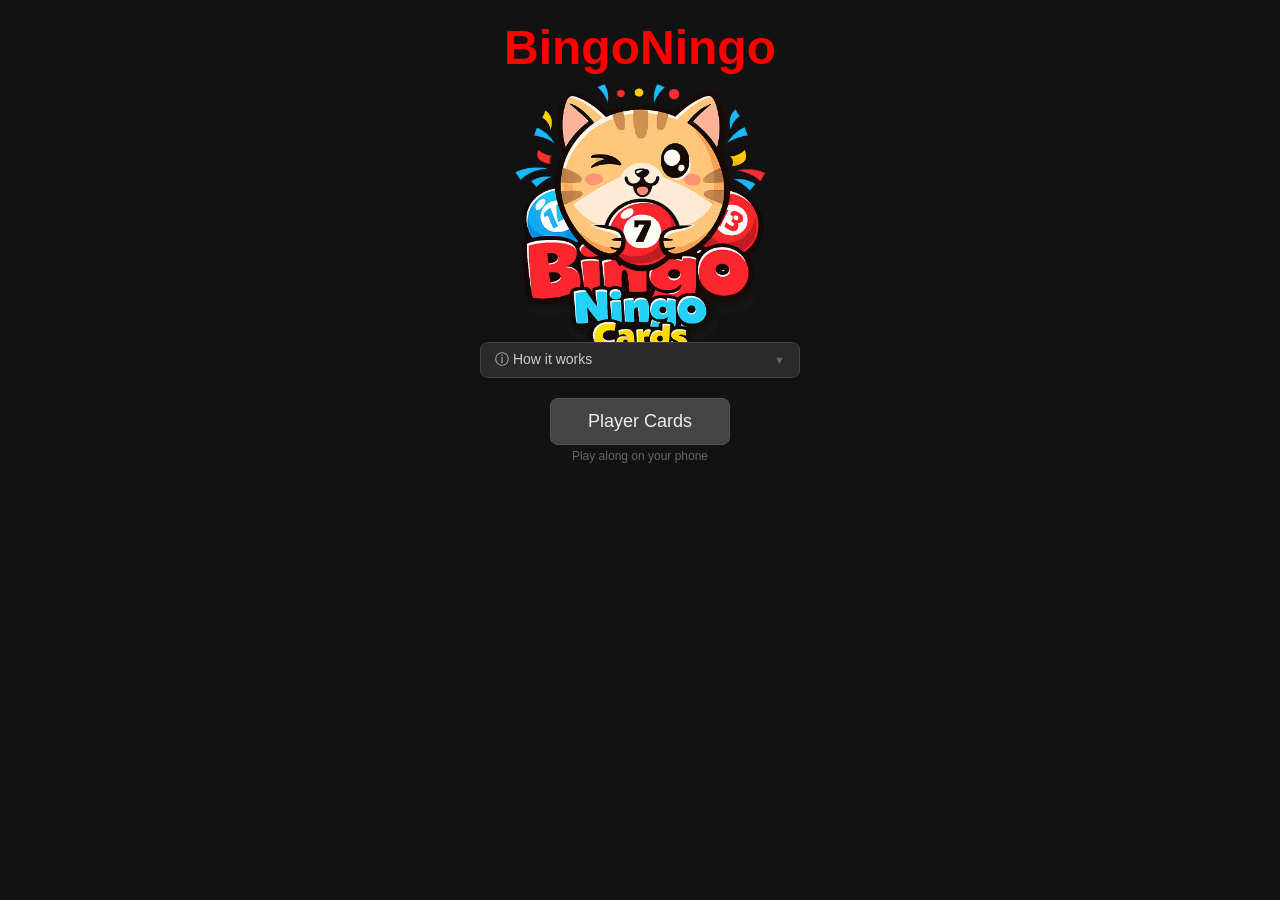
==== index.html @ 8b908e44 "Web build 20260410-190659" ====
<!DOCTYPE html>
<!-- BingoNingo v1.0 — FIX 6: version string helps identify cached builds -->
<html lang="en">
<head>
  <meta charset="UTF-8">
  <meta name="viewport" content="width=device-width, initial-scale=1.0, maximum-scale=1.0, user-scalable=no, viewport-fit=cover">
  <title>BingoNingo</title>
  <link rel="stylesheet" href="startmenu.css?v=20260410-190659">
</head>
<!-- FIX 2: Removed hardcoded class="night-mode" — night mode is now
     applied by startmenu.js based on the saved localStorage preference,
     so the JS toggle actually works correctly on load. -->
<body>

<h1>BingoNingo</h1>
<img src="bingoningo.png" alt="BingoNingo" style="width:100%;max-width:300px;display:block;margin:-20px auto;padding:0;pointer-events:none;user-select:none;-webkit-user-select:none;" />

<!-- FIX 8: Buttons wired via addEventListener in startmenu.js
     instead of inline onclick attributes. -->
<!-- How it works collapsible -->
<div class="how-it-works" id="howItWorks">
  <button class="how-it-works-btn" id="howItWorksBtn" aria-expanded="false" aria-controls="howItWorksBody">
    ⓘ How it works <span class="how-arrow">▼</span>
  </button>
  <div class="how-it-works-body" id="howItWorksBody" hidden>

    <p id="howItWorksTextFull">One person opens <strong>Bingo Caller</strong> and runs the game. Other players open <strong>Player Cards</strong> on their phones and mark off numbers as they're called. Use <strong>Print Cards</strong> to generate PDF sheets to hand out.</p>
    <p id="howItWorksTextFree" style="display:none;">Open <strong>Player Cards</strong> on your phone and mark off numbers as the caller reads them out.</p>
    <p id="howItWorksHintFree" style="display:none;margin-top:8px;">Buttons and labels with a small <span style="display:inline-flex;align-items:center;justify-content:center;width:11px;height:11px;border-radius:50%;background:rgba(160,180,210,0.7);color:#fff;font-size:6px;font-weight:700;vertical-align:middle;">?</span> indicator can be <strong>pressed and held</strong> for a quick explanation.</p>
    <p id="howItWorksHintFull" style="margin-top:8px;">Throughout the app, buttons and labels with a small <span style="display:inline-flex;align-items:center;justify-content:center;width:11px;height:11px;border-radius:50%;background:rgba(160,180,210,0.7);color:#fff;font-size:6px;font-weight:700;vertical-align:middle;">?</span> indicator can be <strong>pressed and held</strong> for a quick explanation.</p>

    <div class="how-play-along">
      <div class="how-play-platform">
        <strong>Android</strong><br>
        Get the app from the<br>
        <a href="https://play.google.com/store/apps/details?id=com.jcat.bingoningo.app.free" target="_blank" rel="noopener">Play Store</a>
        <button class="qr-btn" data-qr="help/images/bingoningoplayqr.png" aria-label="Show Play Store QR code">QR</button>
      </div>

      <div class="how-play-platform">
        <strong>iOS / Web</strong><br>
        Play on the web at<br>
        <a href="https://bingoningo.thecrazycat.com/" target="_blank" rel="noopener">bingoningo.thecrazycat.com</a>
        <button class="qr-btn" data-qr="help/images/bingoningoqr.png" aria-label="Show website QR code">QR</button>
      </div>
    </div>

    <button class="help-dots-toggle" style="margin-top:8px;"></button>

  </div>
</div>

<div class="menu-buttons">
  <div class="menu-item" id="menuItemCaller">
    <button id="btnCaller">Bingo Caller</button>
    <span class="btn-subtitle">Run the game and call numbers</span>
    <span class="game-in-progress" id="callerInProgress" style="display:none;">● Game in progress</span>
  </div>
  <div class="menu-item" id="menuItemPlayer">
    <button id="btnPlayer">Player Cards</button>
    <span class="btn-subtitle">Play along on your phone</span>
    <span class="game-in-progress" id="playerInProgress" style="display:none;">● Game in progress</span>
  </div>
  <div class="menu-item" id="menuItemPrint">
    <button id="btnPrint">Print Cards</button>
    <span class="btn-subtitle">Generate PDF sheets to hand out</span>
  </div>
</div>



<!-- FIX 5: startmenu.js is now actually loaded -->
<link rel="stylesheet" href="changelog-popup.css?v=20260410-190659">
<link rel="stylesheet" href="help/help-popup.css?v=20260410-190659">
<script src="help/help-popup.js?v=20260410-190659" defer></script>
<script src="version.js?v=20260410-190659" defer></script>
<script src="capacitor.js" defer></script>
<script src="admob-manager.js?v=20260410-190659"></script>
<script src="iap-manager.js?v=20260410-190659"></script>
<script src="back-handler.js?v=20260410-190659" defer></script>
<script src="changelog.js?v=20260410-190659" defer></script>
<script src="startmenu.js?v=20260410-190659" defer></script>

<!-- FIX 7: Service worker registration failure shown in console — acceptable
     for a local game app. No user-visible error needed unless offline support
     becomes critical. -->
<script>
  if ('serviceWorker' in navigator) {
    window.addEventListener('load', () => {
      navigator.serviceWorker.register('service-worker.js')
        .then(reg => console.log('Service Worker registered', reg))
        .catch(err => console.warn('Service Worker registration failed:', err));
    });
  }
</script>

<script>
window.addEventListener('DOMContentLoaded', function () {
  if (typeof initDotsToggle === 'function') initDotsToggle();
});
</script>
<script>var APP_EDITION="free";</script></body>
</html>
---- startmenu.css ----
/* ============================= */
/* BingoNingo Start Menu CSS     */
/* ============================= */


/* ============================= */
/* 1. BODY & GLOBAL STYLING      */
/* ============================= */

body {
  font-family: Arial, sans-serif;
  text-align: center;
  margin: 0;
  padding: 20px;
  padding-top: max(env(safe-area-inset-top), 20px);
  background-color: #121212;
  color: #eee;
  box-sizing: border-box;
  min-height: 100vh;
  display: flex;
  flex-direction: column;
  align-items: center;

}

/* FIX 3: Removed !important from every rule — normal specificity handles these fine.
   FIX 3: Removed outline:none — kills keyboard accessibility globally.
   FIX 4: Removed .card td, .card-preview td, #cardList, .preview-btn,
           .quick-pick-btn, #confirmSelectionBtn rules — those are playgame.html
           elements and have no effect on this page. They belong in playercard.css. */
body, button, div, span, label, table, tr, td, ul, li {
  -webkit-user-select: none;
  -moz-user-select: none;
  -ms-user-select: none;
  user-select: none;
  -webkit-touch-callout: none;
  -webkit-tap-highlight-color: transparent;
  touch-action: manipulation;
}

/* Re-enable selection for input fields */
input, textarea {
  -webkit-user-select: text;
  -moz-user-select: text;
  -ms-user-select: text;
  user-select: text;
}


/* ============================= */
/* 2. TITLE                      */
/* ============================= */

h1 {
  font-size: 3rem;
  color: red;
  margin: 0 0 16px 0;
  animation: glow 1.5s ease-in-out 3;
}

@keyframes glow {
  0%, 100% { text-shadow: 0 0 4px #ff4d4d; }
  50%       { text-shadow: 0 0 12px #ff9999; }
}


/* ============================= */
/* 3. MENU BUTTONS               */
/* ============================= */

.menu-buttons {
  display: flex;
  flex-direction: column;
  gap: 16px;
  align-items: center;
  margin-bottom: 30px;
}

.menu-buttons button {
  padding: 12px 24px;
  font-size: 18px;
  border-radius: 8px;
  cursor: pointer;
  min-width: 180px;
  background-color: #444;
  color: #eee;
  border: 1px solid #555;
  transition: background 0.3s;
}

.menu-buttons button:hover {
  background-color: #555;
}

button:disabled {
  opacity: 0.5;
  cursor: not-allowed;
}

/* FIX 3: Removed !important. Guard with :not(:disabled) so disabled buttons
   don't flash limegreen on tap. */
/* ============================= */
/* 4. HOW IT WORKS               */
/* ============================= */

.how-it-works {
  width: 100%;
  max-width: 320px;
  margin: 0 auto 20px auto;
  text-align: left;
}

.how-it-works-btn {
  width: 100%;
  background: #2a2a2a;
  border: 1px solid #444;
  color: #ccc;
  font-size: 14px;
  padding: 8px 14px;
  border-radius: 8px;
  cursor: pointer;
  display: flex;
  justify-content: space-between;
  align-items: center;
  min-width: unset;
  transition: background 0.2s;
}

.how-it-works-btn:hover {
  background: #333;
}

.how-it-works-btn[aria-expanded="true"] .how-arrow {
  transform: rotate(180deg);
  display: inline-block;
}

.how-arrow {
  font-size: 11px;
  color: #666;
  transition: transform 0.2s;
  display: inline-block;
}

.how-it-works-body {
  background: #1e1e1e;
  border: 1px solid #333;
  border-top: none;
  border-radius: 0 0 8px 8px;
  padding: 10px 14px;
  font-size: 13px;
  color: #aaa;
  line-height: 1.55;
}

.how-it-works-body strong {
  color: #eee;
}

.how-it-works-body p {
  margin: 0;
}

.how-it-works-body a {
  color: #7cb8f0;
  text-decoration: none;
}
.how-it-works-body a:hover {
  text-decoration: underline;
}

.how-play-along {
  margin-top: 10px !important;
  display: flex;
  flex-direction: column;
  gap: 5px;
}

.how-play-row {
  display: flex;
  align-items: center;
  flex-wrap: wrap;
  gap: 4px;
  line-height: 1.6;
}

.how-play-platform {
  margin-top: 10px;
  line-height: 1.8;
}

.qr-btn {
  display: inline-flex;
  align-items: center;
  padding: 1px 7px;
  font-size: 11px;
  background: #2a2a2a;
  border: 1px solid #555;
  color: #aaa;
  border-radius: 5px;
  cursor: pointer;
  min-width: unset;
  line-height: 1.6;
  transition: background 0.15s;
}
.qr-btn:hover {
  background: #3a3a3a;
  color: #eee;
}


/* ============================= */
/* 5. MENU ITEMS WITH SUBTITLES  */
/* ============================= */

.menu-item {
  display: flex;
  flex-direction: column;
  align-items: center;
  gap: 4px;
}

.btn-subtitle {
  font-size: 12px;
  color: #666;
}

.game-in-progress {
  font-size: 11px;
  color: #5cb85c;
  font-weight: 500;
}
---- changelog-popup.css ----
/* ============================= */
/* BingoNingo Changelog Popup    */
/* ============================= */

/* Overlay */
#changelogOverlay {
  position: fixed;
  inset: 0;
  background: rgba(0,0,0,0.6);
  z-index: 1000;
  display: flex;
  align-items: flex-end;
  justify-content: center;
}

#changelogOverlay.hidden {
  display: none;
}

/* Popup panel */
#changelogPopup {
  background: #1e1e1e;
  border: 1px solid #444;
  border-bottom: none;
  border-radius: 16px 16px 0 0;
  width: 100%;
  max-width: 480px;
  max-height: 70vh;
  display: flex;
  flex-direction: column;
  animation: slideUp 0.25s ease;
  padding-bottom: max(env(safe-area-inset-bottom), 16px);
}

@keyframes slideUp {
  from { transform: translateY(60px); opacity: 0; }
  to   { transform: translateY(0);    opacity: 1; }
}

/* Header */
#changelogHeader {
  display: flex;
  align-items: center;
  justify-content: space-between;
  padding: 16px 18px 12px 18px;
  border-bottom: 1px solid #333;
  flex-shrink: 0;
}

#changelogHeader h2 {
  margin: 0;
  font-size: 16px;
  color: #eee;
  font-weight: 600;
}

#changelogVersionBadge {
  font-size: 11px;
  color: #888;
  background: #2a2a2a;
  border: 1px solid #444;
  border-radius: 20px;
  padding: 2px 9px;
}

/* Scrollable body */
#changelogBody {
  overflow-y: auto;
  padding: 14px 18px;
  flex: 1;
  -webkit-overflow-scrolling: touch;
}

/* Individual item */
.changelog-item {
  display: flex;
  align-items: flex-start;
  gap: 10px;
  padding: 7px 0;
  border-bottom: 1px solid #2a2a2a;
  font-size: 13px;
  color: #ccc;
  line-height: 1.45;
}

.changelog-item:last-child {
  border-bottom: none;
}

/* Tag badges */
.changelog-tag {
  flex-shrink: 0;
  font-size: 10px;
  font-weight: 700;
  letter-spacing: 0.04em;
  padding: 2px 7px;
  border-radius: 20px;
  margin-top: 2px;
  text-transform: uppercase;
}

.changelog-tag.new    { background: #1a3a1a; color: #5cb85c; border: 1px solid #2d5a2d; }
.changelog-tag.fix    { background: #3a2a1a; color: #e6a020; border: 1px solid #5a3f10; }
.changelog-tag.update { background: #1a2a3a; color: #5baee6; border: 1px solid #1d3f5a; }

/* Free-edition section divider */
.changelog-free-divider {
  font-size: 11px;
  color: #666;
  text-transform: uppercase;
  letter-spacing: 0.06em;
  padding: 10px 0 4px 0;
}

/* Previous versions toggle */
#changelogPrevious {
  border-top: 1px solid #2a2a2a;
  flex-shrink: 0;
}

#changelogPrevBtn {
  width: 100%;
  background: none;
  border: none;
  color: #666;
  font-size: 12px;
  padding: 10px 18px;
  text-align: left;
  cursor: pointer;
  display: flex;
  align-items: center;
  justify-content: space-between;
  transition: color 0.2s;
}

#changelogPrevBtn:hover { color: #999; }

#changelogPrevArrow {
  font-size: 10px;
  transition: transform 0.2s;
  display: inline-block;
}

#changelogPrevBody {
  max-height: 240px;
  overflow-y: auto;
  -webkit-overflow-scrolling: touch;
  border-top: 1px solid #2a2a2a;
}

.changelog-prev-section {
  padding: 8px 18px 4px;
  border-bottom: 1px solid #1e1e1e;
}

.changelog-prev-section:last-child { border-bottom: none; }

.changelog-prev-version {
  font-size: 10px;
  color: #555;
  font-family: monospace;
  letter-spacing: 0.04em;
  margin-bottom: 4px;
  padding-top: 2px;
}

.changelog-prev-section .changelog-item {
  font-size: 12px;
  padding: 4px 0;
}

.changelog-prev-section .changelog-tag {
  font-size: 9px;
  padding: 1px 6px;
}

/* Footer */
#changelogFooter {
  padding: 12px 18px 0 18px;
  flex-shrink: 0;
}

#changelogGotItBtn {
  width: 100%;
  padding: 11px;
  font-size: 15px;
  background: #333;
  color: #eee;
  border: 1px solid #555;
  border-radius: 8px;
  cursor: pointer;
  transition: background 0.2s;
}

#changelogGotItBtn:hover {
  background: #444;
}
---- help/help-popup.css ----
/* =============================================
   BingoNingo Help System — help-popup.css
   Indicator dots + popup overlay
   ============================================= */

/* ── INDICATOR DOT ──────────────────────────── */
/* Applied to positioned elements (buttons etc) */
.help-available {
  position: relative;
}

.help-available::after {
  content: '?';
  position: absolute;
  bottom: 3px;
  right: 4px;
  width: 13px;
  height: 13px;
  border-radius: 50%;
  background: rgba(160, 180, 210, 0.30);
  color: rgba(255, 255, 255, 0.50);
  font-size: 7px;
  font-weight: 700;
  line-height: 13px;
  text-align: center;
  pointer-events: none;
  z-index: 10;
}

/* Variant for light backgrounds (printCards page) */
.help-available.light-bg::after {
  background: rgba(80, 110, 160, 0.30);
  color: rgba(0, 0, 0, 0.50);
}

/* ── INLINE DOT ─────────────────────────────── */
/* Injected as a <span> after label text */
.help-dot {
  display: inline-flex;
  align-items: center;
  justify-content: center;
  width: 12px;
  height: 12px;
  border-radius: 50%;
  background: rgba(160, 180, 210, 0.30);
  color: rgba(255, 255, 255, 0.50);
  font-size: 7px;
  font-weight: 700;
  line-height: 1;
  margin-left: 5px;
  vertical-align: middle;
  flex-shrink: 0;
  cursor: help;
  user-select: none;
  -webkit-user-select: none;
}

/* Variant for light backgrounds (printCards page) */
.help-dot.light-bg {
  background: rgba(80, 110, 160, 0.30);
  color: rgba(0, 0, 0, 0.50);
}

/* ── OVERLAY BACKDROP ───────────────────────── */
#helpOverlay {
  display: none;
  position: fixed;
  inset: 0;
  background: rgba(0, 0, 0, 0.55);
  z-index: 9000;
  -webkit-tap-highlight-color: transparent;
}

#helpOverlay.visible {
  display: flex;
  align-items: flex-end;
  justify-content: center;
  animation: helpFadeIn 0.18s ease;
}

@keyframes helpFadeIn {
  from { opacity: 0; }
  to   { opacity: 1; }
}

/* ── POPUP PANEL ────────────────────────────── */
#helpPopup {
  background: #1c1c1e;
  border: 1px solid #2e2e32;
  border-bottom: none;
  border-radius: 16px 16px 0 0;
  width: 100%;
  max-width: 520px;
  max-height: 70vh;
  display: flex;
  flex-direction: column;
  box-shadow: 0 -4px 24px rgba(0,0,0,0.5);
  animation: helpSlideUp 0.22s cubic-bezier(0.32, 0.72, 0, 1);
}

@keyframes helpSlideUp {
  from { transform: translateY(60px); opacity: 0; }
  to   { transform: translateY(0);    opacity: 1; }
}

/* ── POPUP HEADER ───────────────────────────── */
#helpPopupHeader {
  display: flex;
  align-items: center;
  justify-content: space-between;
  padding: 14px 16px 10px;
  border-bottom: 1px solid #2e2e32;
  flex-shrink: 0;
}

#helpPopupTitle {
  font-size: 15px;
  font-weight: 700;
  color: #a0b4d2;
  letter-spacing: 0.01em;
}

#helpPopupClose {
  width: 26px;
  height: 26px;
  border-radius: 50%;
  background: #2e2e32;
  border: none;
  color: #888;
  font-size: 13px;
  display: flex;
  align-items: center;
  justify-content: center;
  cursor: pointer;
  flex-shrink: 0;
  padding: 0;
  line-height: 1;
}

/* ── POPUP BODY (scrollable) ────────────────── */
#helpPopupBody {
  overflow-y: auto;
  -webkit-overflow-scrolling: touch;
  padding: 14px 16px 20px;
  flex: 1;
}

#helpPopupBody p {
  font-size: 13px;
  color: #aaa;
  line-height: 1.65;
  margin: 0 0 10px;
}

#helpPopupBody p:last-child {
  margin-bottom: 0;
}

#helpPopupBody strong {
  color: #ddd;
  font-weight: 600;
}

#helpPopupBody ul {
  margin: 6px 0 10px 0;
  padding-left: 18px;
}

#helpPopupBody li {
  font-size: 13px;
  color: #aaa;
  line-height: 1.6;
  margin-bottom: 4px;
}

/* ── POPUP IMAGE ────────────────────────────── */
#helpPopupImage {
  display: block;
  width: 100%;
  max-width: 340px;
  margin: 10px auto 12px;
  border-radius: 8px;
  border: 1px solid #2e2e32;
  cursor: zoom-in;
  touch-action: auto;
  -webkit-touch-callout: none;
}

#helpPopupImage::after {
  content: '';
}

/* ── IMAGE FULLSCREEN OVERLAY ───────────────── */
#helpImageOverlay {
  display: none;
  position: fixed;
  inset: 0;
  background: rgba(0, 0, 0, 0.92);
  z-index: 9500;
  align-items: center;
  justify-content: center;
  padding: 16px;
}

#helpImageOverlay.visible {
  display: flex;
  animation: helpFadeIn 0.2s ease;
}

#helpImageOverlay img {
  max-width: 100%;
  max-height: 100%;
  width: 100%;
  height: auto;
  border-radius: 8px;
  object-fit: contain;
  cursor: zoom-out;
}

#helpImageOverlayClose {
  position: fixed;
  top: 16px;
  right: 16px;
  width: 32px;
  height: 32px;
  border-radius: 50%;
  background: rgba(255,255,255,0.15);
  border: none;
  color: #fff;
  font-size: 16px;
  display: flex;
  align-items: center;
  justify-content: center;
  cursor: pointer;
  z-index: 9501;
}

.help-image-hint {
  display: block;
  text-align: center;
  font-size: 11px;
  color: rgba(160, 180, 210, 0.7);
  margin: -4px auto 10px;
  letter-spacing: 0.02em;
}

/* ── DRAG HANDLE ────────────────────────────── */
#helpPopup::before {
  content: '';
  display: block;
  width: 36px;
  height: 4px;
  background: #3a3a3e;
  border-radius: 2px;
  margin: 10px auto 0;
  flex-shrink: 0;
}

/* ── FIRST-VISIT HINT ───────────────────────── */
#helpFirstVisitHint {
  position: fixed;
  bottom: 60px;
  left: 50%;
  transform: translateX(-50%);
  background: #1a2a1a;
  border: 1px solid #2a4a2a;
  border-radius: 16px;
  padding: 8px 16px;
  font-size: 12px;
  color: #7ab870;
  white-space: normal;
  width: max-content;
  max-width: calc(100vw - 32px);
  z-index: 8999;
  display: block;
  line-height: 1.8;
  text-align: center;
  box-shadow: 0 2px 12px rgba(0,0,0,0.4);
  animation: helpHintIn 0.3s ease, helpHintOut 0.5s ease 4s forwards;
  pointer-events: none;
}

@keyframes helpHintIn {
  from { opacity: 0; transform: translateX(-50%) translateY(10px); }
  to   { opacity: 1; transform: translateX(-50%) translateY(0); }
}

@keyframes helpHintOut {
  to { opacity: 0; }
}

/* ── HIDE ALL DOTS toggle ───────────────────── */
body.help-dots-hidden .help-dot,
body.help-dots-hidden .help-available::after,
body.help-dots-hidden #winTypeHelpDot {
  display: none !important;
}

/* ── DOTS TOGGLE BUTTON ─────────────────────── */
.help-dots-toggle {
  display: inline-flex;
  align-items: center;
  gap: 6px;
  font-size: 12px;
  color: var(--color-text-secondary, #888);
  background: none;
  border: none;
  cursor: pointer;
  padding: 4px 0;
  margin-top: 6px;
  opacity: 0.7;
}
.help-dots-toggle:hover { opacity: 1; }
.help-dots-toggle .toggle-dot-sample {
  display: inline-flex;
  align-items: center;
  justify-content: center;
  width: 12px;
  height: 12px;
  border-radius: 50%;
  background: rgba(160, 180, 210, 0.30);
  color: rgba(255,255,255,0.50);
  font-size: 7px;
  font-weight: 700;
  flex-shrink: 0;
}
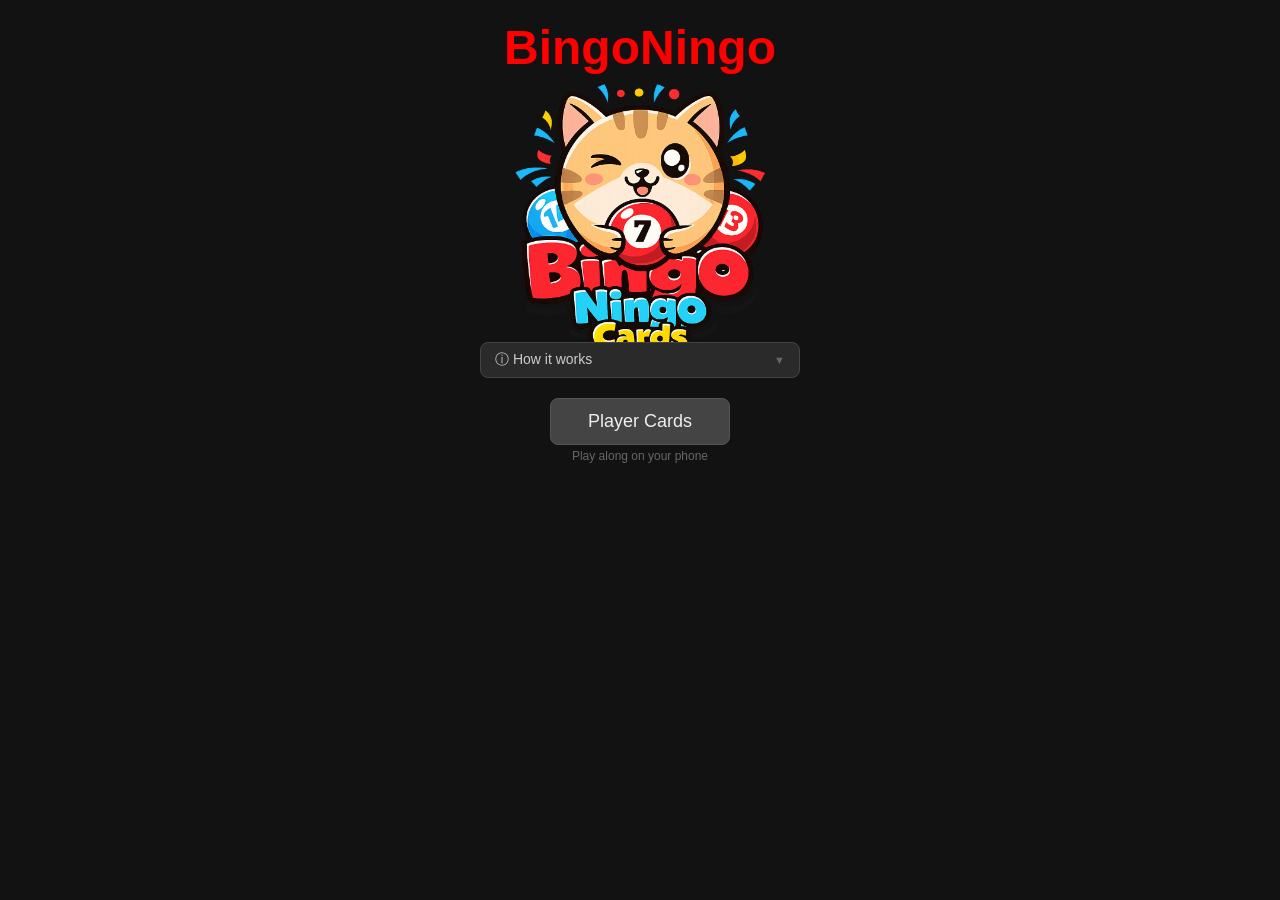
==== commit 1e5a2e88: "Web build 20260410-192717" ====
--- a/index.html
+++ b/index.html
@@ -5,7 +5,7 @@
   <meta charset="UTF-8">
   <meta name="viewport" content="width=device-width, initial-scale=1.0, maximum-scale=1.0, user-scalable=no, viewport-fit=cover">
   <title>BingoNingo</title>
-  <link rel="stylesheet" href="startmenu.css?v=20260410-190659">
+  <link rel="stylesheet" href="startmenu.css?v=20260410-192717">
 </head>
 <!-- FIX 2: Removed hardcoded class="night-mode" — night mode is now
      applied by startmenu.js based on the saved localStorage preference,
@@ -70,16 +70,16 @@
 
 
 <!-- FIX 5: startmenu.js is now actually loaded -->
-<link rel="stylesheet" href="changelog-popup.css?v=20260410-190659">
-<link rel="stylesheet" href="help/help-popup.css?v=20260410-190659">
-<script src="help/help-popup.js?v=20260410-190659" defer></script>
-<script src="version.js?v=20260410-190659" defer></script>
+<link rel="stylesheet" href="changelog-popup.css?v=20260410-192717">
+<link rel="stylesheet" href="help/help-popup.css?v=20260410-192717">
+<script src="help/help-popup.js?v=20260410-192717" defer></script>
+<script src="version.js?v=20260410-192717" defer></script>
 <script src="capacitor.js" defer></script>
-<script src="admob-manager.js?v=20260410-190659"></script>
-<script src="iap-manager.js?v=20260410-190659"></script>
-<script src="back-handler.js?v=20260410-190659" defer></script>
-<script src="changelog.js?v=20260410-190659" defer></script>
-<script src="startmenu.js?v=20260410-190659" defer></script>
+<script src="admob-manager.js?v=20260410-192717"></script>
+<script src="iap-manager.js?v=20260410-192717"></script>
+<script src="back-handler.js?v=20260410-192717" defer></script>
+<script src="changelog.js?v=20260410-192717" defer></script>
+<script src="startmenu.js?v=20260410-192717" defer></script>
 
 <!-- FIX 7: Service worker registration failure shown in console — acceptable
      for a local game app. No user-visible error needed unless offline support
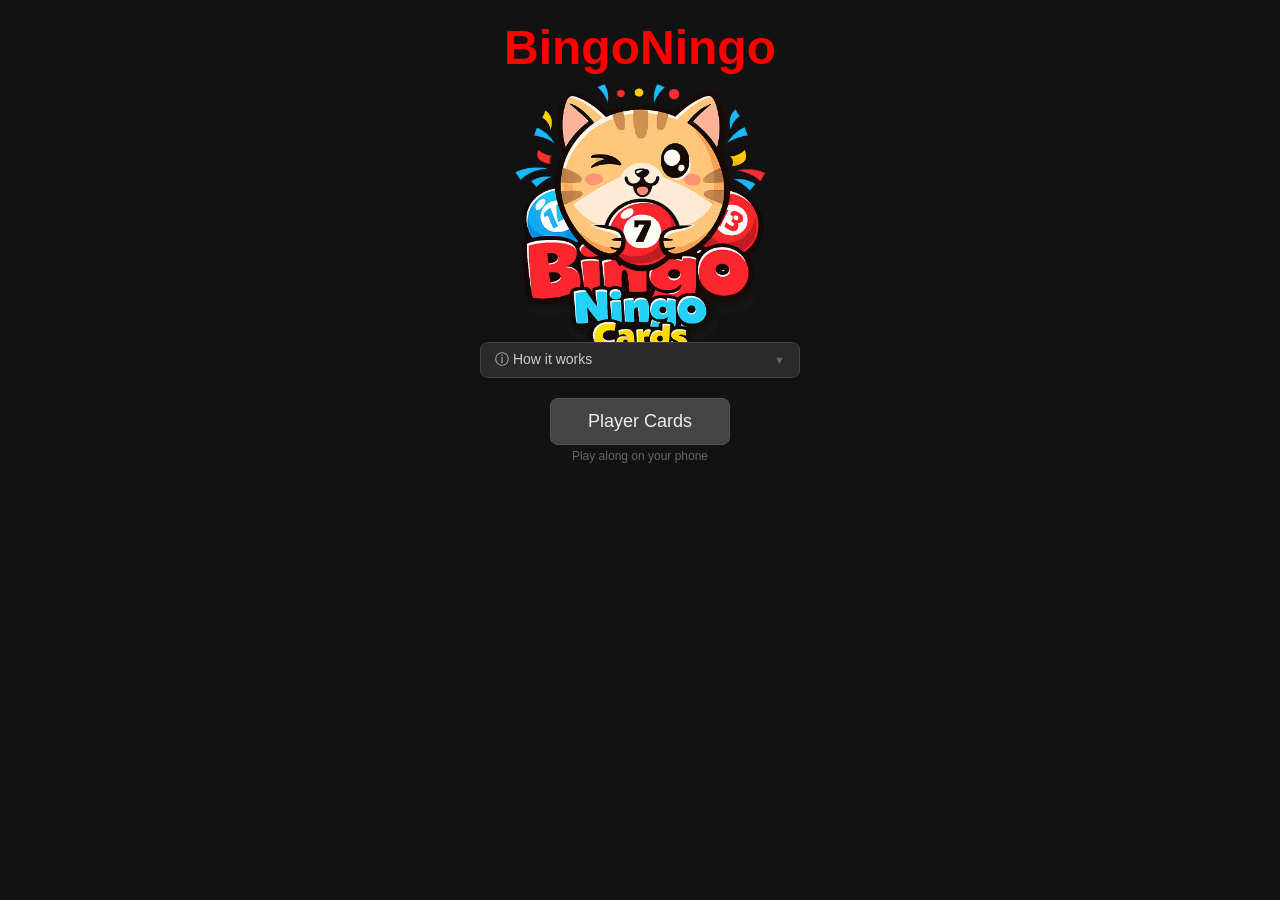
==== commit 7b50b211: "Web build 20260411-113951" ====
--- a/index.html
+++ b/index.html
@@ -5,7 +5,7 @@
   <meta charset="UTF-8">
   <meta name="viewport" content="width=device-width, initial-scale=1.0, maximum-scale=1.0, user-scalable=no, viewport-fit=cover">
   <title>BingoNingo</title>
-  <link rel="stylesheet" href="startmenu.css?v=20260410-192717">
+  <link rel="stylesheet" href="startmenu.css?v=20260411-113951">
 </head>
 <!-- FIX 2: Removed hardcoded class="night-mode" — night mode is now
      applied by startmenu.js based on the saved localStorage preference,
@@ -70,16 +70,16 @@
 
 
 <!-- FIX 5: startmenu.js is now actually loaded -->
-<link rel="stylesheet" href="changelog-popup.css?v=20260410-192717">
-<link rel="stylesheet" href="help/help-popup.css?v=20260410-192717">
-<script src="help/help-popup.js?v=20260410-192717" defer></script>
-<script src="version.js?v=20260410-192717" defer></script>
+<link rel="stylesheet" href="changelog-popup.css?v=20260411-113951">
+<link rel="stylesheet" href="help/help-popup.css?v=20260411-113951">
+<script src="help/help-popup.js?v=20260411-113951" defer></script>
+<script src="version.js?v=20260411-113951" defer></script>
 <script src="capacitor.js" defer></script>
-<script src="admob-manager.js?v=20260410-192717"></script>
-<script src="iap-manager.js?v=20260410-192717"></script>
-<script src="back-handler.js?v=20260410-192717" defer></script>
-<script src="changelog.js?v=20260410-192717" defer></script>
-<script src="startmenu.js?v=20260410-192717" defer></script>
+<script src="admob-manager.js?v=20260411-113951"></script>
+<script src="iap-manager.js?v=20260411-113951"></script>
+<script src="back-handler.js?v=20260411-113951" defer></script>
+<script src="changelog.js?v=20260411-113951" defer></script>
+<script src="startmenu.js?v=20260411-113951" defer></script>
 
 <!-- FIX 7: Service worker registration failure shown in console — acceptable
      for a local game app. No user-visible error needed unless offline support
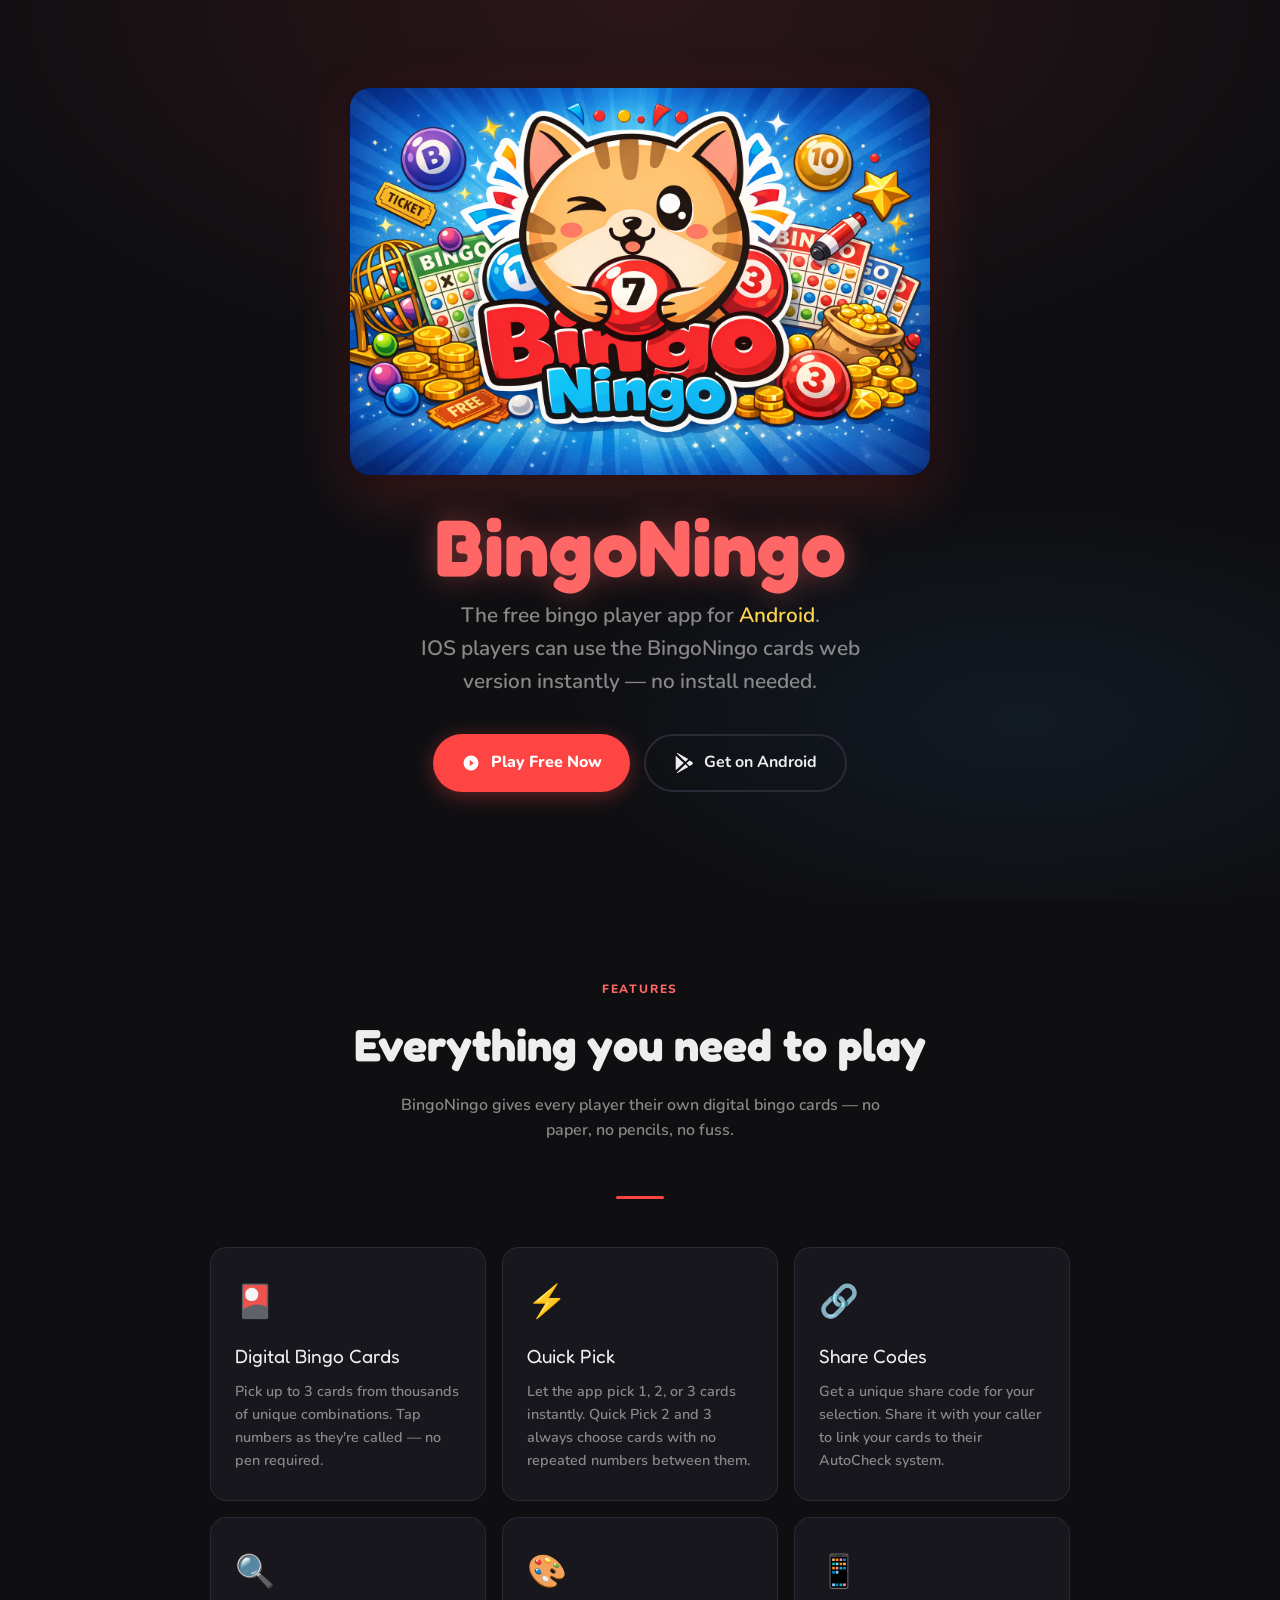
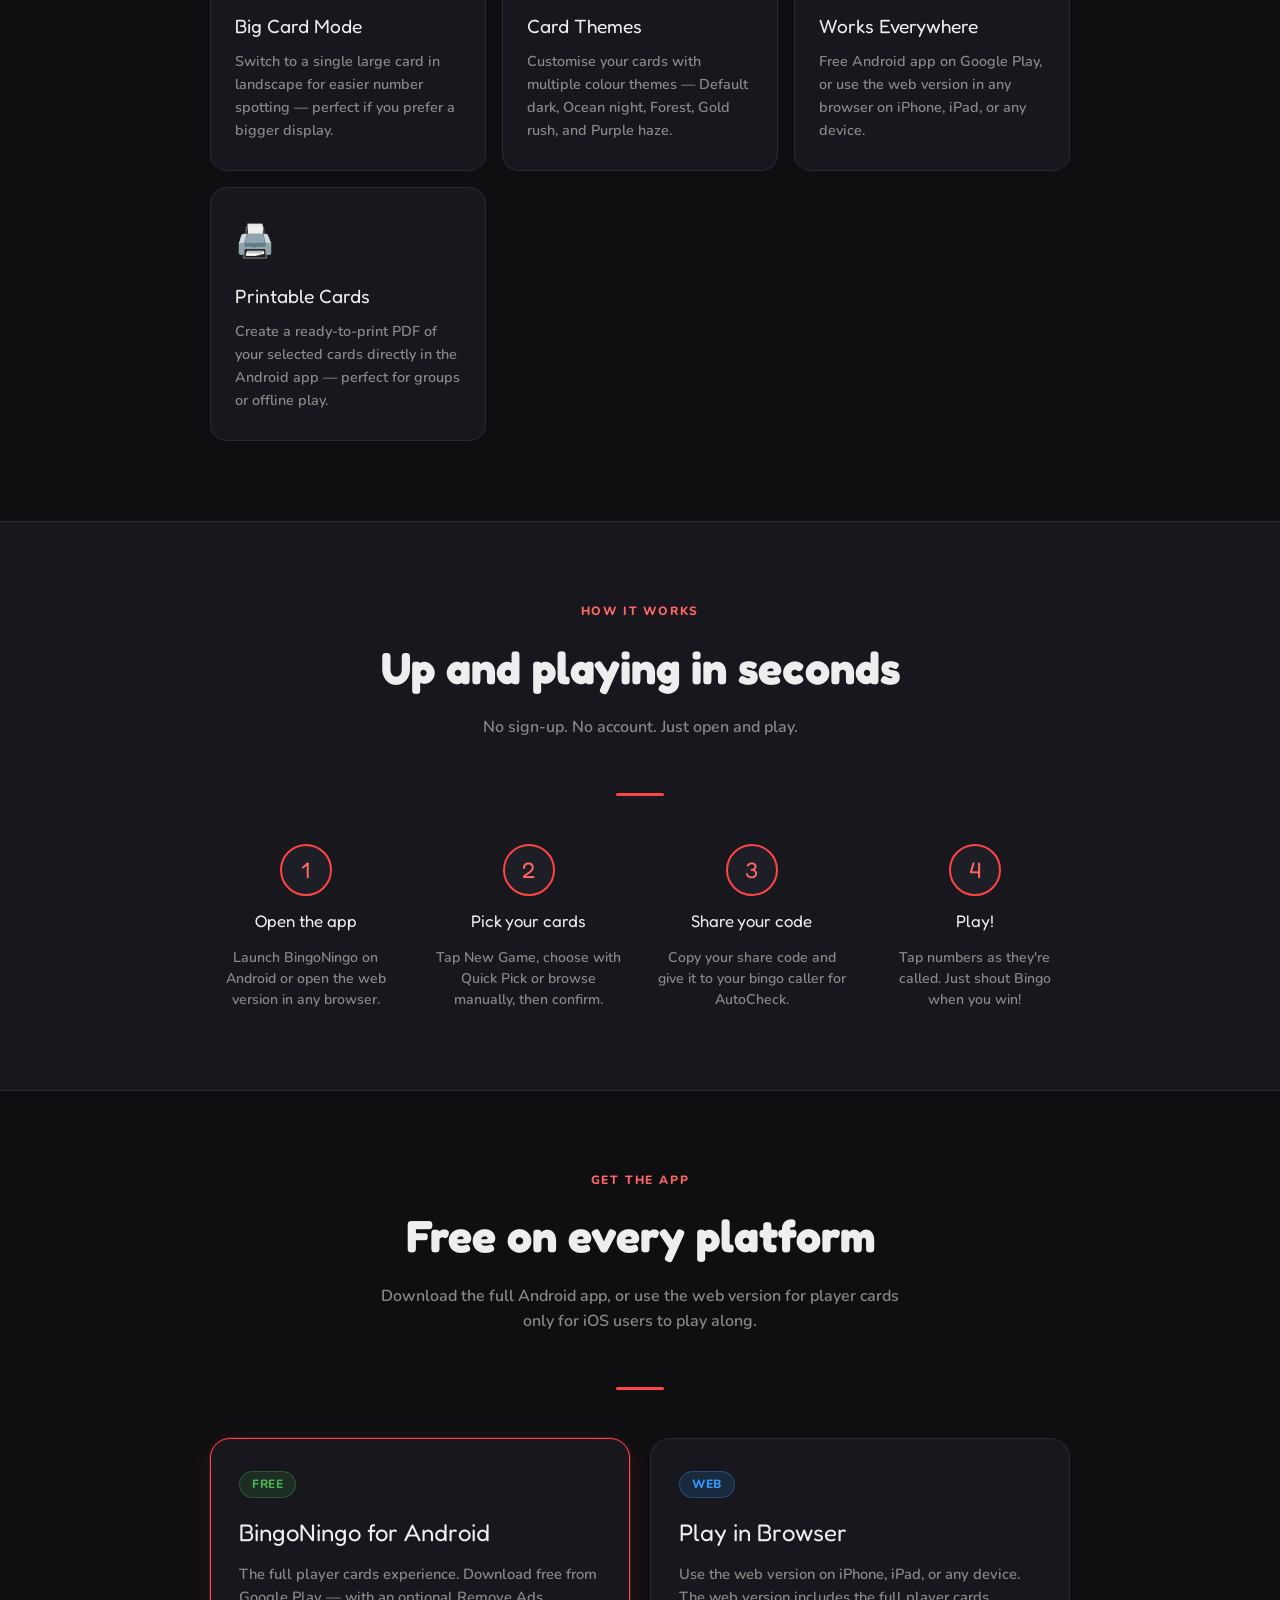
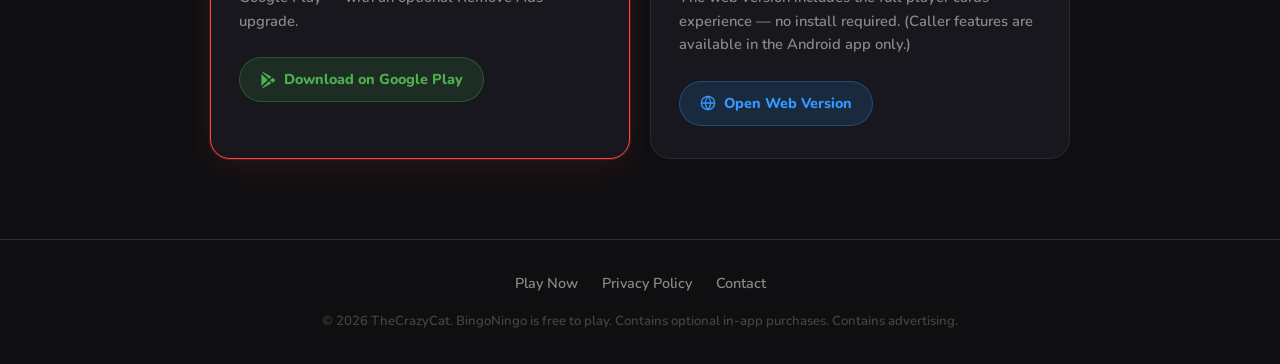
==== commit 027f256c: "Web build 20260411-205354" ====
--- a/index.html
+++ b/index.html
@@ -1,103 +1,262 @@
 <!DOCTYPE html>
-<!-- BingoNingo v1.0 — FIX 6: version string helps identify cached builds -->
 <html lang="en">
 <head>
   <meta charset="UTF-8">
-  <meta name="viewport" content="width=device-width, initial-scale=1.0, maximum-scale=1.0, user-scalable=no, viewport-fit=cover">
-  <title>BingoNingo</title>
-  <link rel="stylesheet" href="startmenu.css?v=20260411-113951">
+  <meta name="viewport" content="width=device-width, initial-scale=1.0">
+  <meta name="description" content="BingoNingo — Free bingo player cards app for Android. Play along at any bingo game with your own digital cards on your phone. Web version available for iPhone & iPad.">
+  <title>BingoNingo — Free Bingo Player Cards</title>
+  <link rel="preconnect" href="https://fonts.googleapis.com">
+  <link rel="preconnect" href="https://fonts.gstatic.com" crossorigin>
+  <link href="https://fonts.googleapis.com/css2?family=Fredoka+One&family=Nunito:wght@400;600;700;800&display=swap" rel="stylesheet">
+  <style>
+    *, *::before, *::after { box-sizing: border-box; margin: 0; padding: 0; }
+    :root {
+      --bg:#0f0f12; --bg2:#17171d; --bg3:#1e1e26;
+      --red:#ff4444; --red2:#ff6666; --gold:#ffd54f;
+      --green:#4caf50; --blue:#3399ff;
+      --text:#eee; --muted:#888; --border:#2a2a36;
+    }
+    html { scroll-behavior: smooth; }
+    body { font-family:'Nunito',sans-serif; background:var(--bg); color:var(--text); overflow-x:hidden; line-height:1.6; }
+
+    .hero { min-height:100vh; display:flex; flex-direction:column; align-items:center; justify-content:center; text-align:center; padding:40px 20px 60px; position:relative; overflow:hidden; }
+    .hero::before { content:''; position:absolute; inset:0; background:radial-gradient(ellipse 80% 60% at 50% 0%,rgba(255,68,68,.12) 0%,transparent 70%),radial-gradient(ellipse 60% 40% at 80% 80%,rgba(51,153,255,.08) 0%,transparent 60%); pointer-events:none; }
+    .hero-banner { width:100%; max-width:580px; border-radius:20px; overflow:hidden; margin-bottom:32px; box-shadow:0 20px 60px rgba(255,68,68,.2),0 4px 20px rgba(0,0,0,.6); animation:fadeUp .8s ease both; }
+    .hero-banner img { width:100%; height:auto; display:block; }
+    .hero-title { font-family:'Fredoka One',cursive; font-size:clamp(2.8rem,8vw,5rem); color:var(--red2); text-shadow:0 0 30px rgba(255,100,100,.4); line-height:1; margin-bottom:12px; animation:fadeUp .8s .1s ease both; }
+
+    /* UPDATED HERO SUBTEXT */
+    .hero-sub { font-size:clamp(1rem,3vw,1.3rem); color:var(--muted); max-width:480px; margin:0 auto 36px; font-weight:600; animation:fadeUp .8s .2s ease both; }
+    .hero-sub span { color:var(--gold); }
+
+    .hero-btns { display:flex; gap:14px; flex-wrap:wrap; justify-content:center; animation:fadeUp .8s .3s ease both; }
+
+    .btn-primary { display:inline-flex; align-items:center; gap:10px; padding:14px 28px; background:var(--red); color:#fff; font-family:'Nunito',sans-serif; font-size:1rem; font-weight:800; border-radius:50px; text-decoration:none; border:none; cursor:pointer; transition:transform .15s,box-shadow .15s; box-shadow:0 4px 20px rgba(255,68,68,.35); }
+    .btn-primary:hover { transform:translateY(-2px); box-shadow:0 8px 28px rgba(255,68,68,.45); }
+    .btn-secondary { display:inline-flex; align-items:center; gap:10px; padding:14px 28px; background:transparent; color:var(--text); font-family:'Nunito',sans-serif; font-size:1rem; font-weight:700; border-radius:50px; text-decoration:none; border:2px solid var(--border); cursor:pointer; transition:transform .15s,border-color .15s; }
+    .btn-secondary:hover { transform:translateY(-2px); border-color:var(--muted); }
+
+    .section { padding:80px 20px; max-width:900px; margin:0 auto; }
+    .section-label { font-size:.75rem; font-weight:800; letter-spacing:.15em; text-transform:uppercase; color:var(--red2); margin-bottom:10px; text-align:center; }
+    .section-title { font-family:'Fredoka One',cursive; font-size:clamp(1.8rem,5vw,2.8rem); text-align:center; margin-bottom:12px; }
+    .section-desc { text-align:center; color:var(--muted); font-size:1rem; max-width:520px; margin:0 auto 52px; font-weight:600; }
+
+    .divider { width:48px; height:3px; background:var(--red); border-radius:2px; margin:0 auto 48px; }
+
+    .features-grid { display:grid; grid-template-columns:repeat(auto-fit,minmax(240px,1fr)); gap:16px; }
+    .feature-card { background:var(--bg2); border:1px solid var(--border); border-radius:16px; padding:28px 24px; transition:transform .2s,border-color .2s; }
+    .feature-card:hover { transform:translateY(-3px); border-color:#3a3a4a; }
+    .feature-icon { font-size:2rem; margin-bottom:14px; display:block; }
+    .feature-title { font-family:'Fredoka One',cursive; font-size:1.2rem; margin-bottom:8px; }
+    .feature-desc { font-size:.9rem; color:var(--muted); line-height:1.6; font-weight:600; }
+
+    .steps-section { background:var(--bg2); border-top:1px solid var(--border); border-bottom:1px solid var(--border); }
+    .steps-grid { display:grid; grid-template-columns:repeat(auto-fit,minmax(180px,1fr)); gap:32px; text-align:center; }
+    .step { display:flex; flex-direction:column; align-items:center; gap:12px; }
+    .step-num { width:52px; height:52px; border-radius:50%; background:var(--bg3); border:2px solid var(--red); display:flex; align-items:center; justify-content:center; font-family:'Fredoka One',cursive; font-size:1.4rem; color:var(--red2); flex-shrink:0; }
+    .step-title { font-family:'Fredoka One',cursive; font-size:1.05rem; }
+    .step-desc { font-size:.88rem; color:var(--muted); font-weight:600; line-height:1.5; }
+
+    .apps-grid { display:grid; grid-template-columns:repeat(auto-fit,minmax(280px,1fr)); gap:20px; }
+    .app-card { background:var(--bg2); border:1px solid var(--border); border-radius:20px; padding:32px 28px; transition:transform .2s,border-color .2s; }
+    .app-card:hover { transform:translateY(-3px); border-color:#3a3a4a; }
+    .app-card.featured { border-color:var(--red); box-shadow:0 0 0 1px rgba(255,68,68,.2),0 8px 32px rgba(255,68,68,.1); }
+    .app-badge { display:inline-block; padding:3px 12px; border-radius:20px; font-size:.75rem; font-weight:800; letter-spacing:.05em; text-transform:uppercase; margin-bottom:16px; }
+    .badge-free { background:rgba(76,175,80,.15); color:var(--green); border:1px solid rgba(76,175,80,.3); }
+    .badge-web  { background:rgba(51,153,255,.15); color:var(--blue);  border:1px solid rgba(51,153,255,.3); }
+    .app-title { font-family:'Fredoka One',cursive; font-size:1.5rem; margin-bottom:10px; }
+    .app-desc { font-size:.92rem; color:var(--muted); font-weight:600; margin-bottom:24px; line-height:1.6; }
+    .app-link { display:inline-flex; align-items:center; gap:8px; padding:10px 20px; border-radius:50px; font-size:.9rem; font-weight:800; text-decoration:none; transition:transform .15s; }
+    .app-link:hover { transform:translateY(-2px); }
+    .app-link.android { background:rgba(76,175,80,.15); color:var(--green); border:1px solid rgba(76,175,80,.3); }
+    .app-link.web     { background:rgba(51,153,255,.15); color:var(--blue);  border:1px solid rgba(51,153,255,.3); }
+
+    footer { border-top:1px solid var(--border); padding:32px 20px; text-align:center; }
+    .footer-links { display:flex; gap:24px; justify-content:center; flex-wrap:wrap; margin-bottom:16px; }
+    .footer-links a { color:var(--muted); text-decoration:none; font-size:.9rem; font-weight:600; transition:color .2s; }
+    .footer-links a:hover { color:var(--text); }
+    .footer-copy { font-size:.82rem; color:#444; font-weight:600; }
+
+    @keyframes fadeUp { from{opacity:0;transform:translateY(24px)} to{opacity:1;transform:translateY(0)} }
+
+    @media(max-width:600px) {
+      .hero { padding:32px 16px 48px; }
+      .section { padding:60px 16px; }
+      .hero-btns { flex-direction:column; align-items:center; }
+      .btn-primary,.btn-secondary { width:100%; max-width:280px; justify-content:center; }
+    }
+  </style>
 </head>
-<!-- FIX 2: Removed hardcoded class="night-mode" — night mode is now
-     applied by startmenu.js based on the saved localStorage preference,
-     so the JS toggle actually works correctly on load. -->
 <body>
 
-<h1>BingoNingo</h1>
-<img src="bingoningo.png" alt="BingoNingo" style="width:100%;max-width:300px;display:block;margin:-20px auto;padding:0;pointer-events:none;user-select:none;-webkit-user-select:none;" />
-
-<!-- FIX 8: Buttons wired via addEventListener in startmenu.js
-     instead of inline onclick attributes. -->
-<!-- How it works collapsible -->
-<div class="how-it-works" id="howItWorks">
-  <button class="how-it-works-btn" id="howItWorksBtn" aria-expanded="false" aria-controls="howItWorksBody">
-    ⓘ How it works <span class="how-arrow">▼</span>
-  </button>
-  <div class="how-it-works-body" id="howItWorksBody" hidden>
-
-    <p id="howItWorksTextFull">One person opens <strong>Bingo Caller</strong> and runs the game. Other players open <strong>Player Cards</strong> on their phones and mark off numbers as they're called. Use <strong>Print Cards</strong> to generate PDF sheets to hand out.</p>
-    <p id="howItWorksTextFree" style="display:none;">Open <strong>Player Cards</strong> on your phone and mark off numbers as the caller reads them out.</p>
-    <p id="howItWorksHintFree" style="display:none;margin-top:8px;">Buttons and labels with a small <span style="display:inline-flex;align-items:center;justify-content:center;width:11px;height:11px;border-radius:50%;background:rgba(160,180,210,0.7);color:#fff;font-size:6px;font-weight:700;vertical-align:middle;">?</span> indicator can be <strong>pressed and held</strong> for a quick explanation.</p>
-    <p id="howItWorksHintFull" style="margin-top:8px;">Throughout the app, buttons and labels with a small <span style="display:inline-flex;align-items:center;justify-content:center;width:11px;height:11px;border-radius:50%;background:rgba(160,180,210,0.7);color:#fff;font-size:6px;font-weight:700;vertical-align:middle;">?</span> indicator can be <strong>pressed and held</strong> for a quick explanation.</p>
-
-    <div class="how-play-along">
-      <div class="how-play-platform">
-        <strong>Android</strong><br>
-        Get the app from the<br>
-        <a href="https://play.google.com/store/apps/details?id=com.jcat.bingoningo.app.free" target="_blank" rel="noopener">Play Store</a>
-        <button class="qr-btn" data-qr="help/images/bingoningoplayqr.png" aria-label="Show Play Store QR code">QR</button>
-      </div>
-
-      <div class="how-play-platform">
-        <strong>iOS / Web</strong><br>
-        Play on the web at<br>
-        <a href="https://bingoningo.thecrazycat.com/" target="_blank" rel="noopener">bingoningo.thecrazycat.com</a>
-        <button class="qr-btn" data-qr="help/images/bingoningoqr.png" aria-label="Show website QR code">QR</button>
-      </div>
-    </div>
-
-    <button class="help-dots-toggle" style="margin-top:8px;"></button>
-
-  </div>
-</div>
-
-<div class="menu-buttons">
-  <div class="menu-item" id="menuItemCaller">
-    <button id="btnCaller">Bingo Caller</button>
-    <span class="btn-subtitle">Run the game and call numbers</span>
-    <span class="game-in-progress" id="callerInProgress" style="display:none;">● Game in progress</span>
-  </div>
-  <div class="menu-item" id="menuItemPlayer">
-    <button id="btnPlayer">Player Cards</button>
-    <span class="btn-subtitle">Play along on your phone</span>
-    <span class="game-in-progress" id="playerInProgress" style="display:none;">● Game in progress</span>
-  </div>
-  <div class="menu-item" id="menuItemPrint">
-    <button id="btnPrint">Print Cards</button>
-    <span class="btn-subtitle">Generate PDF sheets to hand out</span>
-  </div>
-</div>
-
-
-
-<!-- FIX 5: startmenu.js is now actually loaded -->
-<link rel="stylesheet" href="changelog-popup.css?v=20260411-113951">
-<link rel="stylesheet" href="help/help-popup.css?v=20260411-113951">
-<script src="help/help-popup.js?v=20260411-113951" defer></script>
-<script src="version.js?v=20260411-113951" defer></script>
-<script src="capacitor.js" defer></script>
-<script src="admob-manager.js?v=20260411-113951"></script>
-<script src="iap-manager.js?v=20260411-113951"></script>
-<script src="back-handler.js?v=20260411-113951" defer></script>
-<script src="changelog.js?v=20260411-113951" defer></script>
-<script src="startmenu.js?v=20260411-113951" defer></script>
-
-<!-- FIX 7: Service worker registration failure shown in console — acceptable
-     for a local game app. No user-visible error needed unless offline support
-     becomes critical. -->
-<script>
-  if ('serviceWorker' in navigator) {
-    window.addEventListener('load', () => {
-      navigator.serviceWorker.register('service-worker.js')
-        .then(reg => console.log('Service Worker registered', reg))
-        .catch(err => console.warn('Service Worker registration failed:', err));
-    });
-  }
-</script>
-
-<script>
-window.addEventListener('DOMContentLoaded', function () {
-  if (typeof initDotsToggle === 'function') initDotsToggle();
-});
-</script>
-<script>var APP_EDITION="free";</script></body>
+<section class="hero">
+  <div class="hero-banner">
+    <img src="bingoningobanner.png" alt="BingoNingo — Free Bingo Player Cards App">
+  </div>
+
+  <!-- UPDATED HERO TEXT -->
+  <h1 class="hero-title">BingoNingo</h1>
+  <p class="hero-sub">
+    The free bingo player app for <span>Android</span>.<br>
+    IOS players can use the BingoNingo cards web version instantly — no install needed.
+  </p>
+
+  <div class="hero-btns">
+    <a href="https://bingoningo.thecrazycat.com/playgame.html" class="btn-primary">
+      <svg width="20" height="20" viewBox="0 0 24 24" fill="currentColor"><path d="M3 12a9 9 0 1 0 18 0A9 9 0 0 0 3 12zm7.5-3.5 5 3.5-5 3.5V8.5z"/></svg>
+      Play Free Now
+    </a>
+    <a href="https://play.google.com/store/apps/details?id=com.jcat.bingoningo.app.free" class="btn-secondary">
+      <svg width="20" height="20" viewBox="0 0 24 24" fill="currentColor"><path d="M3.18 23.76a2 2 0 0 0 2.14-.22l11.76-6.78-3.3-3.3-10.6 10.3zm-1.1-20.6v17.68l9.56-8.84L2.08 3.16zm19.4 7.42-2.8-1.62-3.66 3.38 3.66 3.38 2.82-1.64a2 2 0 0 0 0-3.5zM5.32.46A2 2 0 0 0 3.18.22L13.74 10.6l3.3-3.3L5.32.46z"/></svg>
+      Get on Android
+    </a>
+  </div>
+</section>
+
+<section class="section">
+  <p class="section-label">Features</p>
+  <h2 class="section-title">Everything you need to play</h2>
+  <p class="section-desc">BingoNingo gives every player their own digital bingo cards — no paper, no pencils, no fuss.</p>
+  <div class="divider"></div>
+
+  <div class="features-grid">
+
+    <div class="feature-card">
+      <span class="feature-icon">🎴</span>
+      <div class="feature-title">Digital Bingo Cards</div>
+      <p class="feature-desc">Pick up to 3 cards from thousands of unique combinations. Tap numbers as they're called — no pen required.</p>
+    </div>
+
+    <div class="feature-card">
+      <span class="feature-icon">⚡</span>
+      <div class="feature-title">Quick Pick</div>
+      <p class="feature-desc">Let the app pick 1, 2, or 3 cards instantly. Quick Pick 2 and 3 always choose cards with no repeated numbers between them.</p>
+    </div>
+
+    <div class="feature-card">
+      <span class="feature-icon">🔗</span>
+      <div class="feature-title">Share Codes</div>
+      <p class="feature-desc">Get a unique share code for your selection. Share it with your caller to link your cards to their AutoCheck system.</p>
+    </div>
+
+    <div class="feature-card">
+      <span class="feature-icon">🔍</span>
+      <div class="feature-title">Big Card Mode</div>
+      <p class="feature-desc">Switch to a single large card in landscape for easier number spotting — perfect if you prefer a bigger display.</p>
+    </div>
+
+    <div class="feature-card">
+      <span class="feature-icon">🎨</span>
+      <div class="feature-title">Card Themes</div>
+      <p class="feature-desc">Customise your cards with multiple colour themes — Default dark, Ocean night, Forest, Gold rush, and Purple haze.</p>
+    </div>
+
+    <div class="feature-card">
+      <span class="feature-icon">📱</span>
+      <div class="feature-title">Works Everywhere</div>
+      <p class="feature-desc">Free Android app on Google Play, or use the web version in any browser on iPhone, iPad, or any device.</p>
+    </div>
+
+    <!-- NEW FEATURE: PRINTABLE CARDS -->
+    <div class="feature-card">
+      <span class="feature-icon">🖨️</span>
+      <div class="feature-title">Printable Cards</div>
+      <p class="feature-desc">
+        Create a ready‑to‑print PDF of your selected cards directly in the Android app — perfect for groups or offline play.
+      </p>
+    </div>
+
+  </div>
+</section>
+
+<section class="steps-section">
+  <div class="section">
+    <p class="section-label">How it works</p>
+    <h2 class="section-title">Up and playing in seconds</h2>
+    <p class="section-desc">No sign-up. No account. Just open and play.</p>
+    <div class="divider"></div>
+    <div class="steps-grid">
+      <div class="step">
+        <div class="step-num">1</div>
+        <div class="step-title">Open the app</div>
+        <p class="step-desc">Launch BingoNingo on Android or open the web version in any browser.</p>
+      </div>
+      <div class="step">
+        <div class="step-num">2</div>
+        <div class="step-title">Pick your cards</div>
+        <p class="step-desc">Tap New Game, choose with Quick Pick or browse manually, then confirm.</p>
+      </div>
+      <div class="step">
+        <div class="step-num">3</div>
+        <div class="step-title">Share your code</div>
+        <p class="step-desc">Copy your share code and give it to your bingo caller for AutoCheck.</p>
+      </div>
+      <div class="step">
+        <div class="step-num">4</div>
+        <div class="step-title">Play!</div>
+        <p class="step-desc">Tap numbers as they're called. Just shout Bingo when you win!</p>
+      </div>
+    </div>
+  </div>
+</section>
+
+<section class="section">
+  <p class="section-label">Get the app</p>
+
+  <!-- UPDATED SECTION DESCRIPTION -->
+  <h2 class="section-title">Free on every platform</h2>
+    <p class="section-desc">
+      Download the full Android app, or use the web version for player cards only for iOS users to play along.
+    </p>
+
+
+  <div class="divider"></div>
+  <div class="apps-grid">
+
+    <div class="app-card featured">
+      <span class="app-badge badge-free">Free</span>
+      <div class="app-title">BingoNingo for Android</div>
+      <p class="app-desc">
+        The full player cards experience. Download free from Google Play — with an optional Remove Ads upgrade.
+      </p>
+      <a href="https://play.google.com/store/apps/details?id=com.jcat.bingoningo.app.free" class="app-link android">
+        <svg width="16" height="16" viewBox="0 0 24 24" fill="currentColor">
+          <path d="M3.18 23.76a2 2 0 0 0 2.14-.22l11.76-6.78-3.3-3.3-10.6 10.3zm-1.1-20.6v17.68l9.56-8.84L2.08 3.16zm19.4 7.42-2.8-1.62-3.66 3.38 3.66 3.38 2.82-1.64a2 2 0 0 0 0-3.5zM5.32.46A2 2 0 0 0 3.18.22L13.74 10.6l3.3-3.3L5.32.46z"/>
+        </svg>
+        Download on Google Play
+      </a>
+    </div>
+
+    <div class="app-card">
+      <span class="app-badge badge-web">Web</span>
+      <div class="app-title">Play in Browser</div>
+      <p class="app-desc">
+        Use the web version on iPhone, iPad, or any device.  
+        The web version includes the full player cards experience — no install required.  
+        (Caller features are available in the Android app only.)
+      </p>
+      <a href="https://bingoningo.thecrazycat.com" class="app-link web">
+        <svg width="16" height="16" viewBox="0 0 24 24" fill="none" stroke="currentColor" stroke-width="2">
+          <circle cx="12" cy="12" r="10"/>
+          <path d="M2 12h20M12 2a15.3 15.3 0 0 1 4 10 15.3 15.3 0 0 1-4 10 15.3 15.3 0 0 1-4-10 15.3 15.3 0 0 1 4-10z"/>
+        </svg>
+        Open Web Version
+      </a>
+    </div>
+
+  </div>
+</section>
+
+<footer>
+  <div class="footer-links">
+    <a href="https://bingoningo.thecrazycat.com">Play Now</a>
+    <a href="https://bingoningo.thecrazycat.com/privacy.html">Privacy Policy</a>
+    <a href="mailto:bingoningo@thecrazycat.com">Contact</a>
+  </div>
+  <p class="footer-copy">
+    &copy; 2026 TheCrazyCat. BingoNingo is free to play. Contains optional in-app purchases. Contains advertising.
+  </p>
+</footer>
+
+</body>
 </html>
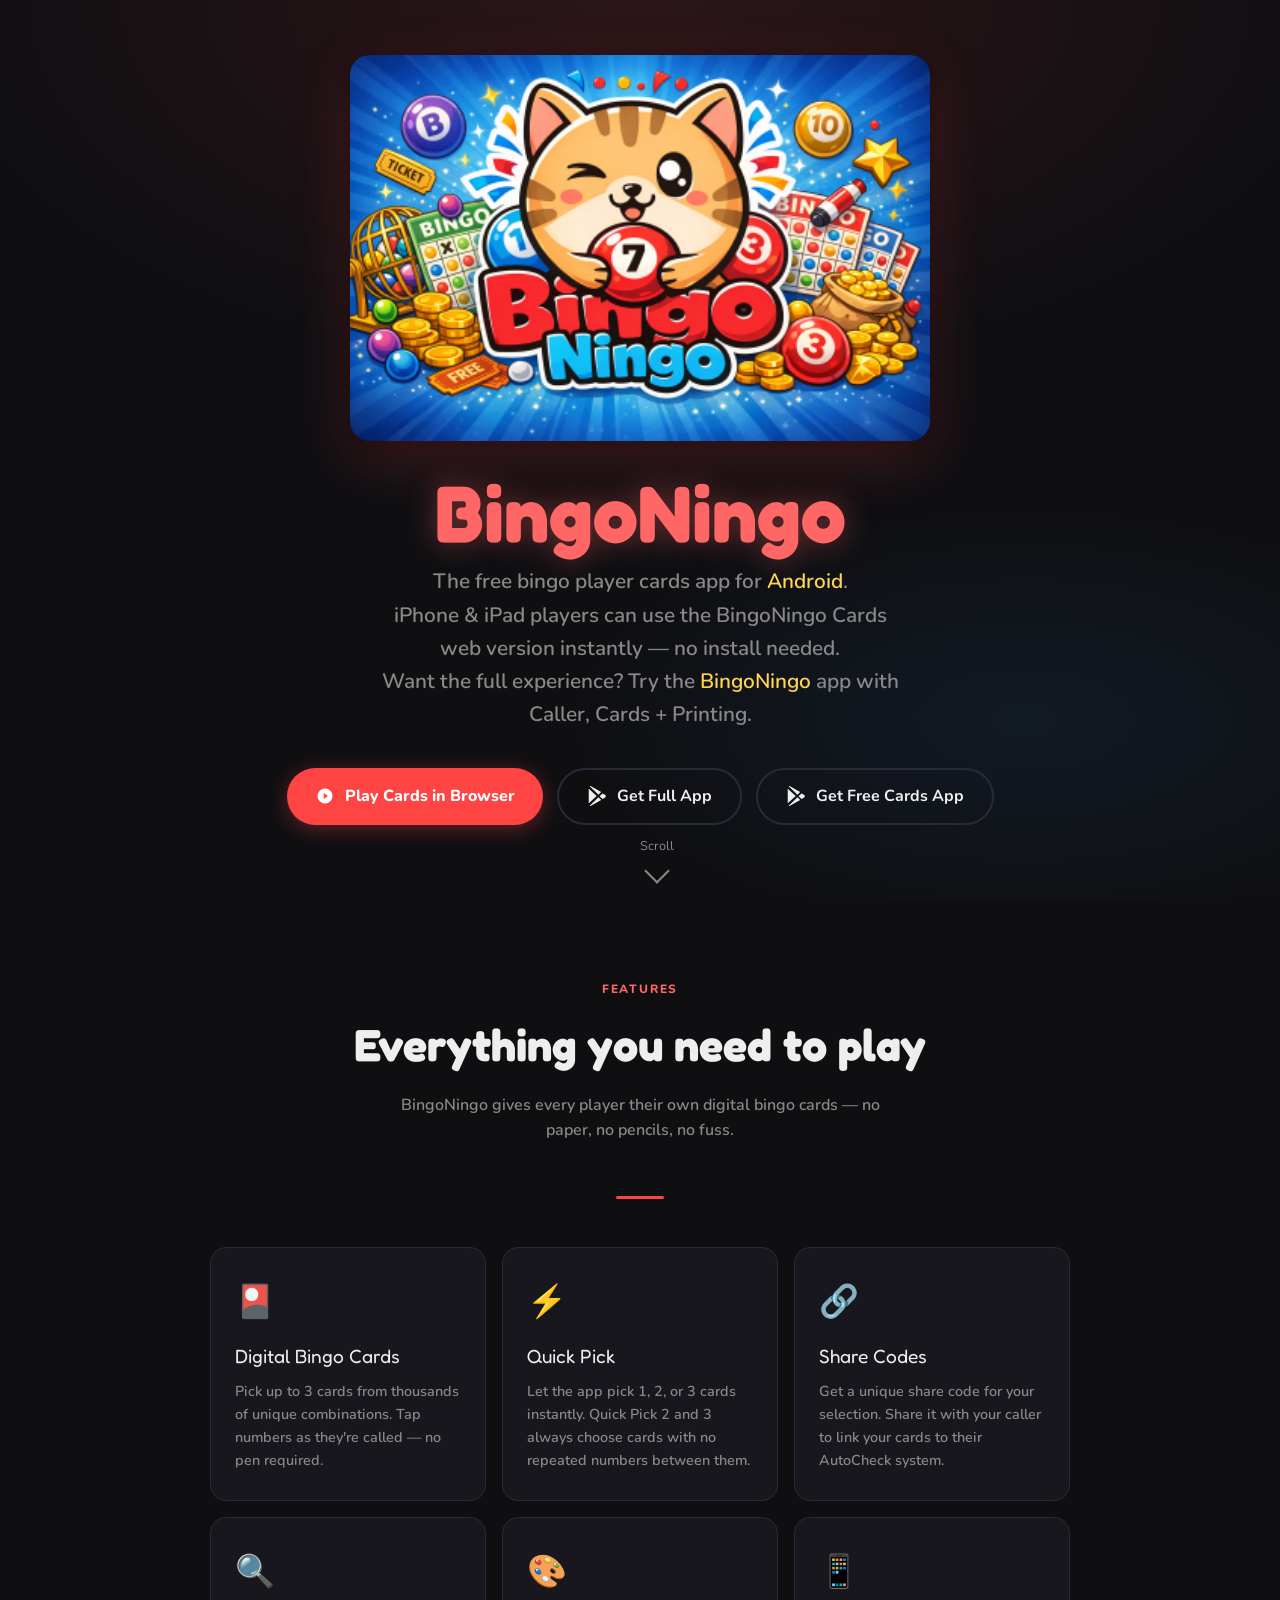
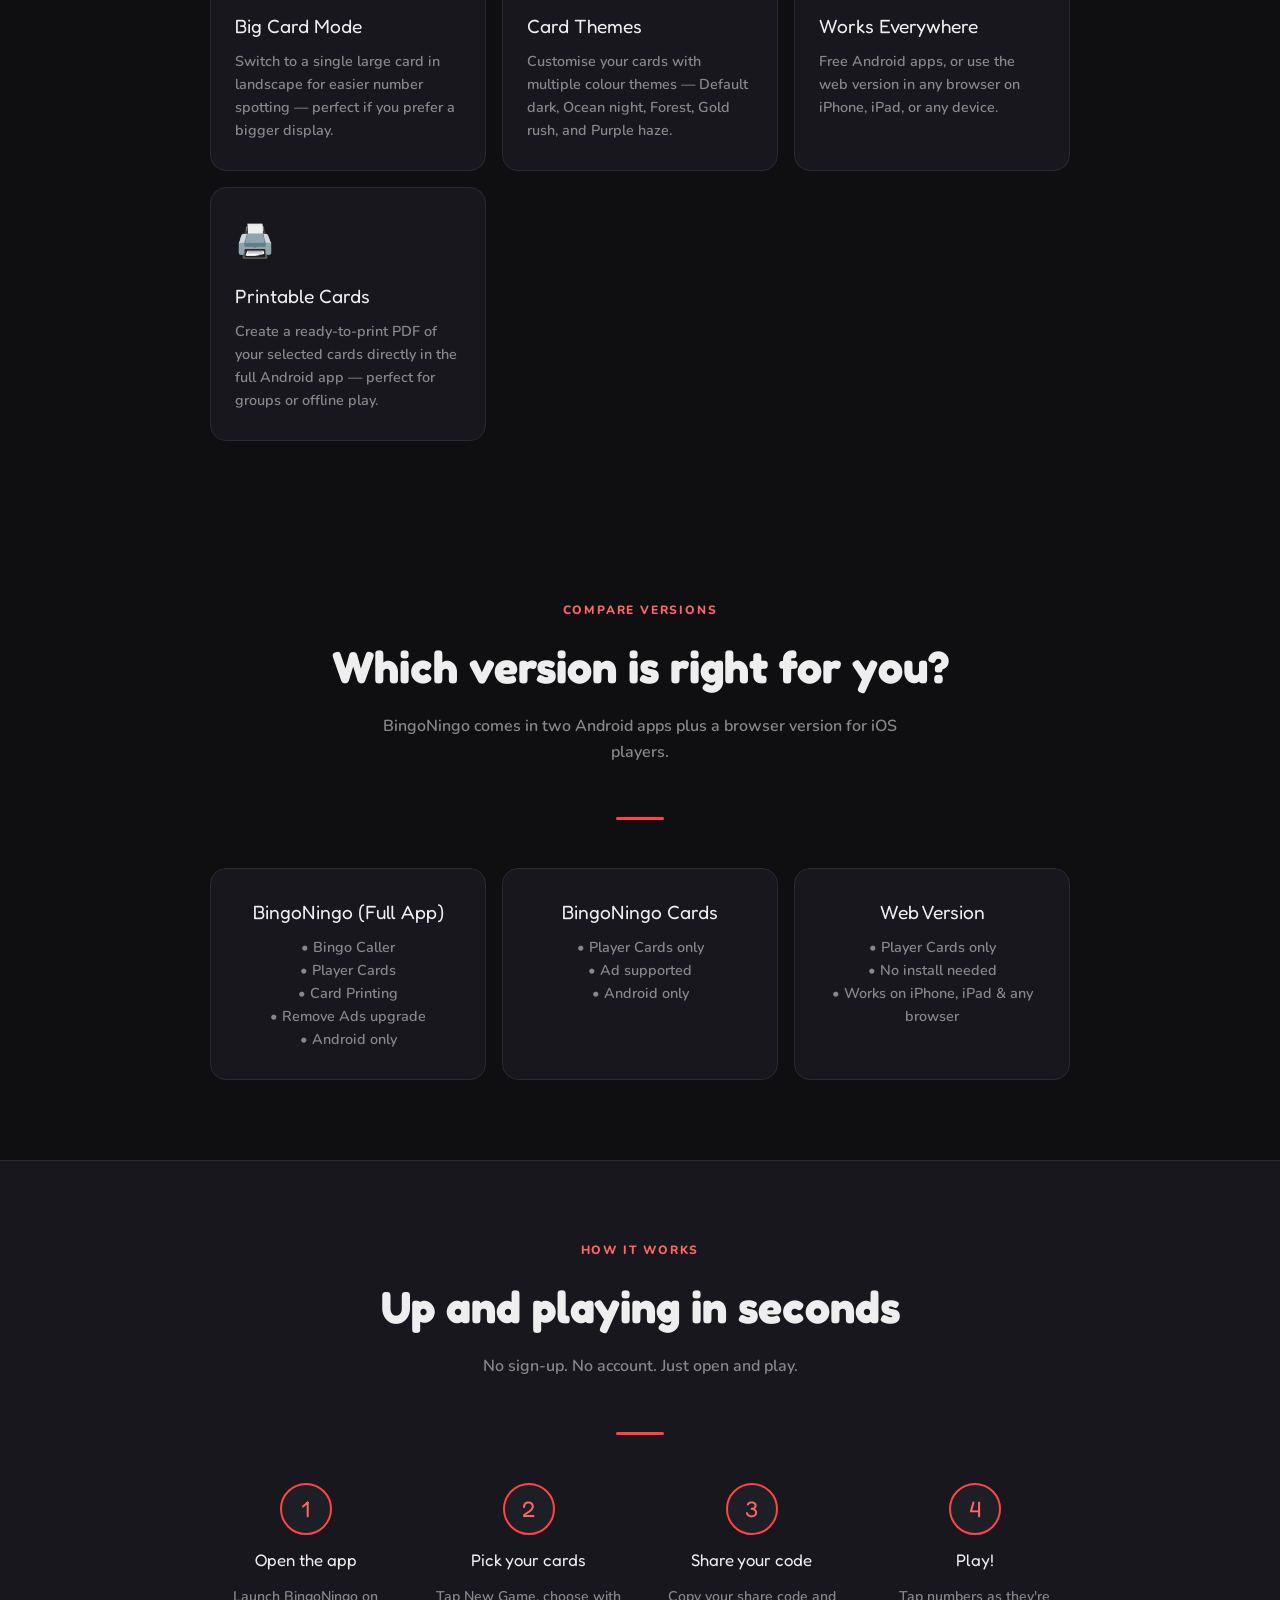
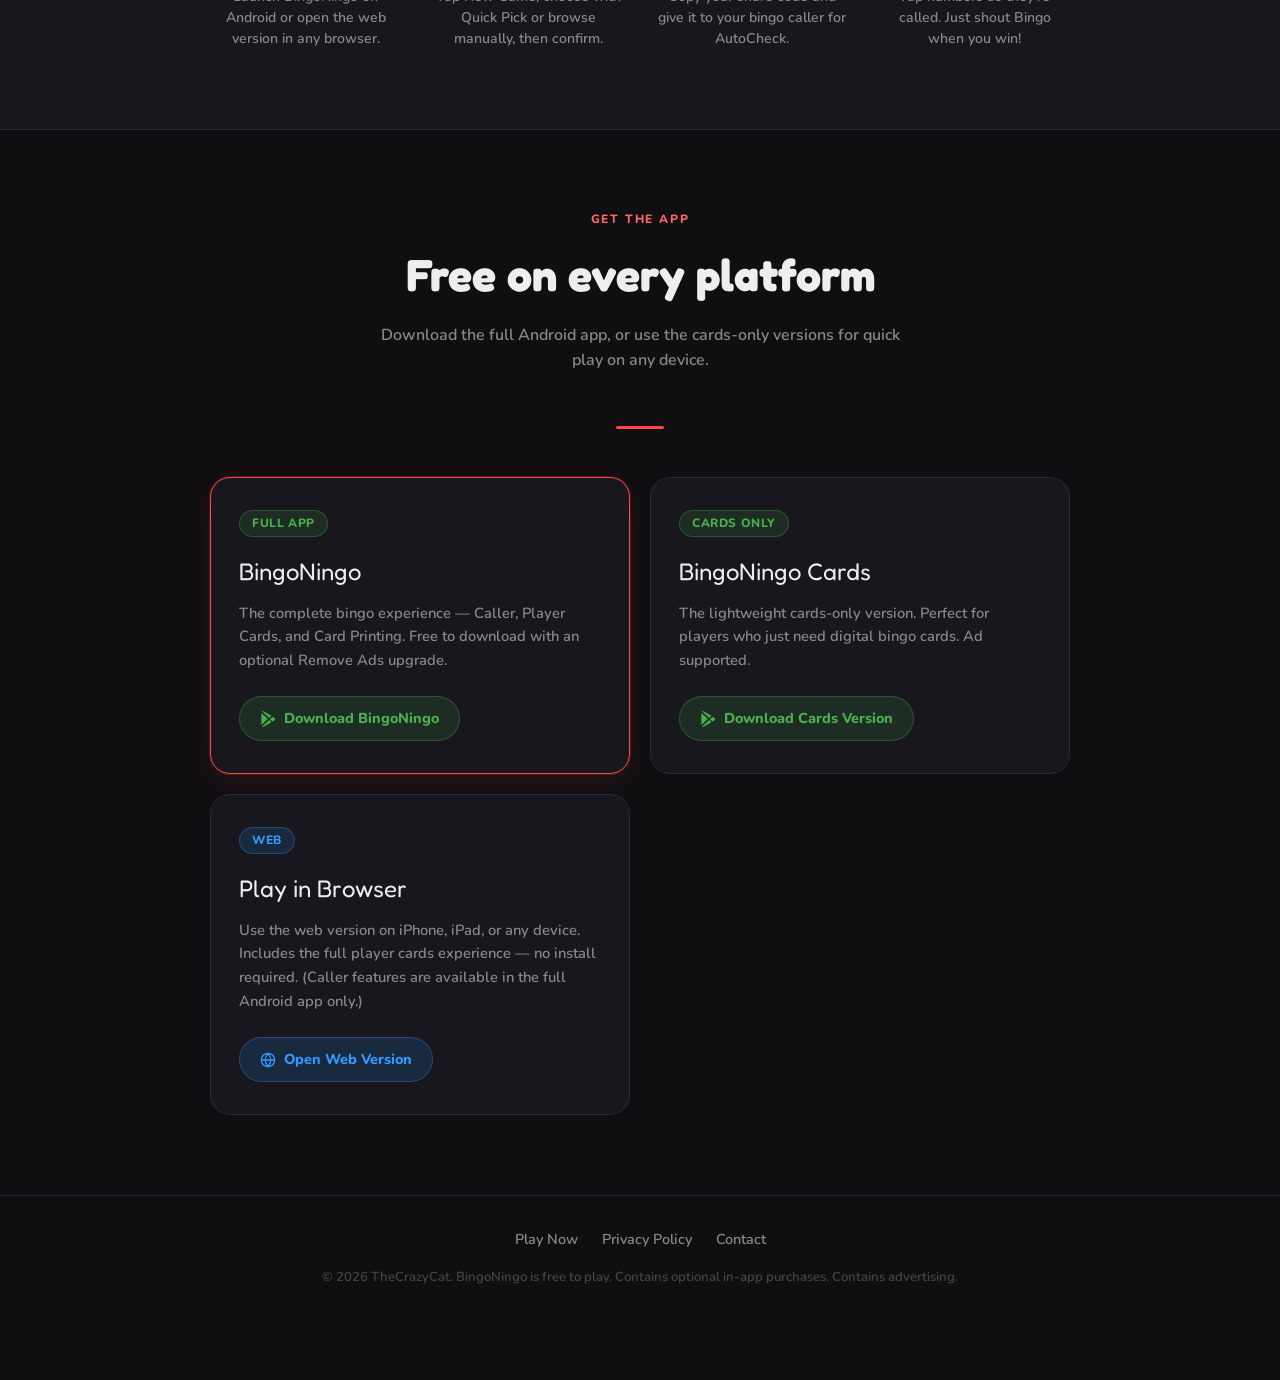
==== commit 6af03417: "Web build 20260413-185334" ====
--- a/index.html
+++ b/index.html
@@ -18,6 +18,10 @@
     }
     html { scroll-behavior: smooth; }
     body { font-family:'Nunito',sans-serif; background:var(--bg); color:var(--text); overflow-x:hidden; line-height:1.6; }
+    
+    body.has-ad-banner {
+      padding-bottom:60px;
+    }
 
     .hero { min-height:100vh; display:flex; flex-direction:column; align-items:center; justify-content:center; text-align:center; padding:40px 20px 60px; position:relative; overflow:hidden; }
     .hero::before { content:''; position:absolute; inset:0; background:radial-gradient(ellipse 80% 60% at 50% 0%,rgba(255,68,68,.12) 0%,transparent 70%),radial-gradient(ellipse 60% 40% at 80% 80%,rgba(51,153,255,.08) 0%,transparent 60%); pointer-events:none; }
@@ -25,14 +29,14 @@
     .hero-banner img { width:100%; height:auto; display:block; }
     .hero-title { font-family:'Fredoka One',cursive; font-size:clamp(2.8rem,8vw,5rem); color:var(--red2); text-shadow:0 0 30px rgba(255,100,100,.4); line-height:1; margin-bottom:12px; animation:fadeUp .8s .1s ease both; }
 
-    /* UPDATED HERO SUBTEXT */
-    .hero-sub { font-size:clamp(1rem,3vw,1.3rem); color:var(--muted); max-width:480px; margin:0 auto 36px; font-weight:600; animation:fadeUp .8s .2s ease both; }
+    .hero-sub { font-size:clamp(1rem,3vw,1.3rem); color:var(--muted); max-width:520px; margin:0 auto 36px; font-weight:600; animation:fadeUp .8s .2s ease both; }
     .hero-sub span { color:var(--gold); }
 
     .hero-btns { display:flex; gap:14px; flex-wrap:wrap; justify-content:center; animation:fadeUp .8s .3s ease both; }
 
     .btn-primary { display:inline-flex; align-items:center; gap:10px; padding:14px 28px; background:var(--red); color:#fff; font-family:'Nunito',sans-serif; font-size:1rem; font-weight:800; border-radius:50px; text-decoration:none; border:none; cursor:pointer; transition:transform .15s,box-shadow .15s; box-shadow:0 4px 20px rgba(255,68,68,.35); }
     .btn-primary:hover { transform:translateY(-2px); box-shadow:0 8px 28px rgba(255,68,68,.45); }
+
     .btn-secondary { display:inline-flex; align-items:center; gap:10px; padding:14px 28px; background:transparent; color:var(--text); font-family:'Nunito',sans-serif; font-size:1rem; font-weight:700; border-radius:50px; text-decoration:none; border:2px solid var(--border); cursor:pointer; transition:transform .15s,border-color .15s; }
     .btn-secondary:hover { transform:translateY(-2px); border-color:var(--muted); }
 
@@ -64,6 +68,7 @@
     .app-badge { display:inline-block; padding:3px 12px; border-radius:20px; font-size:.75rem; font-weight:800; letter-spacing:.05em; text-transform:uppercase; margin-bottom:16px; }
     .badge-free { background:rgba(76,175,80,.15); color:var(--green); border:1px solid rgba(76,175,80,.3); }
     .badge-web  { background:rgba(51,153,255,.15); color:var(--blue);  border:1px solid rgba(51,153,255,.3); }
+
     .app-title { font-family:'Fredoka One',cursive; font-size:1.5rem; margin-bottom:10px; }
     .app-desc { font-size:.92rem; color:var(--muted); font-weight:600; margin-bottom:24px; line-height:1.6; }
     .app-link { display:inline-flex; align-items:center; gap:8px; padding:10px 20px; border-radius:50px; font-size:.9rem; font-weight:800; text-decoration:none; transition:transform .15s; }
@@ -85,32 +90,78 @@
       .hero-btns { flex-direction:column; align-items:center; }
       .btn-primary,.btn-secondary { width:100%; max-width:280px; justify-content:center; }
     }
+
+    .scroll-indicator {
+      position:absolute;
+      bottom:20px;
+      left:50%;
+      transform:translateX(-50%);
+      text-align:center;
+      color:var(--muted);
+      font-size:0.8rem;
+      opacity:0.7;
+      animation:fadeUp 1s 0.5s ease both;
+    }
+
+    .scroll-indicator .chevron {
+      width:18px;
+      height:18px;
+      border-right:2px solid var(--muted);
+      border-bottom:2px solid var(--muted);
+      transform:rotate(45deg);
+      margin:6px auto 0;
+      animation:chevronBounce 1.4s infinite;
+    }
+
+    @keyframes chevronBounce {
+      0%, 100% { transform:translateY(0) rotate(45deg); }
+      50% { transform:translateY(6px) rotate(45deg); }
+    }
   </style>
 </head>
-<body>
+
+<body class="has-ad-banner">
 
 <section class="hero">
   <div class="hero-banner">
     <img src="bingoningobanner.png" alt="BingoNingo — Free Bingo Player Cards App">
   </div>
 
-  <!-- UPDATED HERO TEXT -->
   <h1 class="hero-title">BingoNingo</h1>
+
   <p class="hero-sub">
-    The free bingo player app for <span>Android</span>.<br>
-    IOS players can use the BingoNingo cards web version instantly — no install needed.
+    The free bingo player cards app for <span>Android</span>.<br>
+    iPhone & iPad players can use the BingoNingo Cards web version instantly — no install needed.<br>
+    Want the full experience? Try the <span>BingoNingo</span> app with Caller, Cards + Printing.
   </p>
 
   <div class="hero-btns">
-    <a href="https://bingoningo.thecrazycat.com/playgame.html" class="btn-primary">
-      <svg width="20" height="20" viewBox="0 0 24 24" fill="currentColor"><path d="M3 12a9 9 0 1 0 18 0A9 9 0 0 0 3 12zm7.5-3.5 5 3.5-5 3.5V8.5z"/></svg>
-      Play Free Now
-    </a>
-    <a href="https://play.google.com/store/apps/details?id=com.jcat.bingoningo.app.free" class="btn-secondary">
-      <svg width="20" height="20" viewBox="0 0 24 24" fill="currentColor"><path d="M3.18 23.76a2 2 0 0 0 2.14-.22l11.76-6.78-3.3-3.3-10.6 10.3zm-1.1-20.6v17.68l9.56-8.84L2.08 3.16zm19.4 7.42-2.8-1.62-3.66 3.38 3.66 3.38 2.82-1.64a2 2 0 0 0 0-3.5zM5.32.46A2 2 0 0 0 3.18.22L13.74 10.6l3.3-3.3L5.32.46z"/></svg>
-      Get on Android
-    </a>
-  </div>
+
+  <!-- Web Version -->
+  <a href="https://bingoningo.thecrazycat.com/game/playgame.html" class="btn-primary">
+    <svg width="20" height="20" viewBox="0 0 24 24" fill="currentColor">
+      <path d="M3 12a9 9 0 1 0 18 0A9 9 0 0 0 3 12zm7.5-3.5 5 3.5-5 3.5V8.5z"/>
+    </svg>
+    Play Cards in Browser
+  </a>
+
+  <!-- Full App -->
+  <a href="https://play.google.com/store/apps/details?id=com.jcat.bingoningo.app" class="btn-secondary">
+    <svg width="20" height="20" viewBox="0 0 24 24" fill="currentColor">
+      <path d="M3.18 23.76a2 2 0 0 0 2.14-.22l11.76-6.78-3.3-3.3-10.6 10.3zm-1.1-20.6v17.68l9.56-8.84L2.08 3.16zm19.4 7.42-2.8-1.62-3.66 3.38 3.66 3.38 2.82-1.64a2 2 0 0 0 0-3.5zM5.32.46A2 2 0 0 0 3.18.22L13.74 10.6l3.3-3.3L5.32.46z"/>
+    </svg>
+    Get Full App
+  </a>
+
+  <!-- Free Cards App -->
+  <a href="https://play.google.com/store/apps/details?id=com.jcat.bingoningo.app.free" class="btn-secondary">
+    <svg width="20" height="20" viewBox="0 0 24 24" fill="currentColor">
+      <path d="M3.18 23.76a2 2 0 0 0 2.14-.22l11.76-6.78-3.3-3.3-10.6 10.3zm-1.1-20.6v17.68l9.56-8.84L2.08 3.16zm19.4 7.42-2.8-1.62-3.66 3.38 3.66 3.38 2.82-1.64a2 2 0 0 0 0-3.5zM5.32.46A2 2 0 0 0 3.18.22L13.74 10.6l3.3-3.3L5.32.46z"/>
+    </svg>
+    Get Free Cards App
+  </a>
+
+</div>
 </section>
 
 <section class="section">
@@ -154,18 +205,55 @@
     <div class="feature-card">
       <span class="feature-icon">📱</span>
       <div class="feature-title">Works Everywhere</div>
-      <p class="feature-desc">Free Android app on Google Play, or use the web version in any browser on iPhone, iPad, or any device.</p>
-    </div>
-
-    <!-- NEW FEATURE: PRINTABLE CARDS -->
+      <p class="feature-desc">Free Android apps, or use the web version in any browser on iPhone, iPad, or any device.</p>
+    </div>
+
     <div class="feature-card">
       <span class="feature-icon">🖨️</span>
       <div class="feature-title">Printable Cards</div>
+      <p class="feature-desc">Create a ready‑to‑print PDF of your selected cards directly in the full Android app — perfect for groups or offline play.</p>
+    </div>
+
+  </div>
+</section>
+
+<section class="section">
+  <p class="section-label">Compare Versions</p>
+  <h2 class="section-title">Which version is right for you?</h2>
+  <p class="section-desc">BingoNingo comes in two Android apps plus a browser version for iOS players.</p>
+  <div class="divider"></div>
+
+  <div class="features-grid" style="grid-template-columns:1fr 1fr 1fr; text-align:center;">
+    <div class="feature-card">
+      <div class="feature-title">BingoNingo (Full App)</div>
       <p class="feature-desc">
-        Create a ready‑to‑print PDF of your selected cards directly in the Android app — perfect for groups or offline play.
-      </p>
-    </div>
-
+        • Bingo Caller<br>
+        • Player Cards<br>
+        • Card Printing<br>
+        • Remove Ads upgrade<br>
+        • Android only
+      </p>
+    </div>
+
+    <div class="feature-card">
+      <div class="feature-title">BingoNingo Cards</div>
+      <p class="
+          <div class="feature-card">
+        <p class="feature-desc">
+        • Player Cards only<br>
+        • Ad supported<br>
+        • Android only
+      </p>
+    </div>
+
+    <div class="feature-card">
+      <div class="feature-title">Web Version</div>
+      <p class="feature-desc">
+        • Player Cards only<br>
+        • No install needed<br>
+        • Works on iPhone, iPad & any browser
+      </p>
+    </div>
   </div>
 </section>
 
@@ -202,40 +290,57 @@
 
 <section class="section">
   <p class="section-label">Get the app</p>
-
-  <!-- UPDATED SECTION DESCRIPTION -->
   <h2 class="section-title">Free on every platform</h2>
-    <p class="section-desc">
-      Download the full Android app, or use the web version for player cards only for iOS users to play along.
-    </p>
-
+  <p class="section-desc">
+    Download the full Android app, or use the cards-only versions for quick play on any device.
+  </p>
 
   <div class="divider"></div>
+
   <div class="apps-grid">
 
+    <!-- FULL VERSION -->
     <div class="app-card featured">
-      <span class="app-badge badge-free">Free</span>
-      <div class="app-title">BingoNingo for Android</div>
+      <span class="app-badge badge-free">Full App</span>
+      <div class="app-title">BingoNingo</div>
       <p class="app-desc">
-        The full player cards experience. Download free from Google Play — with an optional Remove Ads upgrade.
+        The complete bingo experience — Caller, Player Cards, and Card Printing.
+        Free to download with an optional Remove Ads upgrade.
+      </p>
+      <a href="https://play.google.com/store/apps/details?id=com.jcat.bingoningo.app" class="app-link android">
+        <svg width="16" height="16" viewBox="0 0 24 24" fill="currentColor">
+          <path d="M3.18 23.76a2 2 0 0 0 2.14-.22l11.76-6.78-3.3-3.3-10.6 10.3zm-1.1-20.6v17.68l9.56-8.84L2.08 3.16zm19.4 7.42-2.8-1.62-3.66 3.38 3.66 3.38 2.82-1.64a2 2 0 0 0 0-3.5zM5.32.46A2 2 0 0 0 3.18.22L13.74 10.6l3.3-3.3L5.32.46z"/>
+        </svg>
+        Download BingoNingo
+      </a>
+    </div>
+
+    <!-- CARDS VERSION -->
+    <div class="app-card">
+      <span class="app-badge badge-free">Cards Only</span>
+      <div class="app-title">BingoNingo Cards</div>
+      <p class="app-desc">
+        The lightweight cards-only version. Perfect for players who just need digital bingo cards.
+        Ad supported.
       </p>
       <a href="https://play.google.com/store/apps/details?id=com.jcat.bingoningo.app.free" class="app-link android">
         <svg width="16" height="16" viewBox="0 0 24 24" fill="currentColor">
           <path d="M3.18 23.76a2 2 0 0 0 2.14-.22l11.76-6.78-3.3-3.3-10.6 10.3zm-1.1-20.6v17.68l9.56-8.84L2.08 3.16zm19.4 7.42-2.8-1.62-3.66 3.38 3.66 3.38 2.82-1.64a2 2 0 0 0 0-3.5zM5.32.46A2 2 0 0 0 3.18.22L13.74 10.6l3.3-3.3L5.32.46z"/>
         </svg>
-        Download on Google Play
+        Download Cards Version
       </a>
     </div>
 
+    <!-- WEB VERSION -->
     <div class="app-card">
       <span class="app-badge badge-web">Web</span>
       <div class="app-title">Play in Browser</div>
       <p class="app-desc">
-        Use the web version on iPhone, iPad, or any device.  
-        The web version includes the full player cards experience — no install required.  
-        (Caller features are available in the Android app only.)
-      </p>
-      <a href="https://bingoningo.thecrazycat.com" class="app-link web">
+        Use the web version on iPhone, iPad, or any device.
+        Includes the full player cards experience — no install required.
+        (Caller features are available in the full Android app only.)
+      </p>
+      <a href="https://bingoningo.thecrazycat.com/game/playgame.html" class="app-link web">
         <svg width="16" height="16" viewBox="0 0 24 24" fill="none" stroke="currentColor" stroke-width="2">
           <circle cx="12" cy="12" r="10"/>
           <path d="M2 12h20M12 2a15.3 15.3 0 0 1 4 10 15.3 15.3 0 0 1-4 10 15.3 15.3 0 0 1-4-10 15.3 15.3 0 0 1 4-10z"/>
@@ -249,7 +354,7 @@
 
 <footer>
   <div class="footer-links">
-    <a href="https://bingoningo.thecrazycat.com">Play Now</a>
+    <a href="https://bingoningo.thecrazycat.com/game/playgame.html">Play Now</a>
     <a href="https://bingoningo.thecrazycat.com/privacy.html">Privacy Policy</a>
     <a href="mailto:bingoningo@thecrazycat.com">Contact</a>
   </div>
@@ -258,5 +363,10 @@
   </p>
 </footer>
 
+<div class="scroll-indicator">
+  <span>Scroll</span>
+  <div class="chevron"></div>
+</div>
+
 </body>
 </html>
